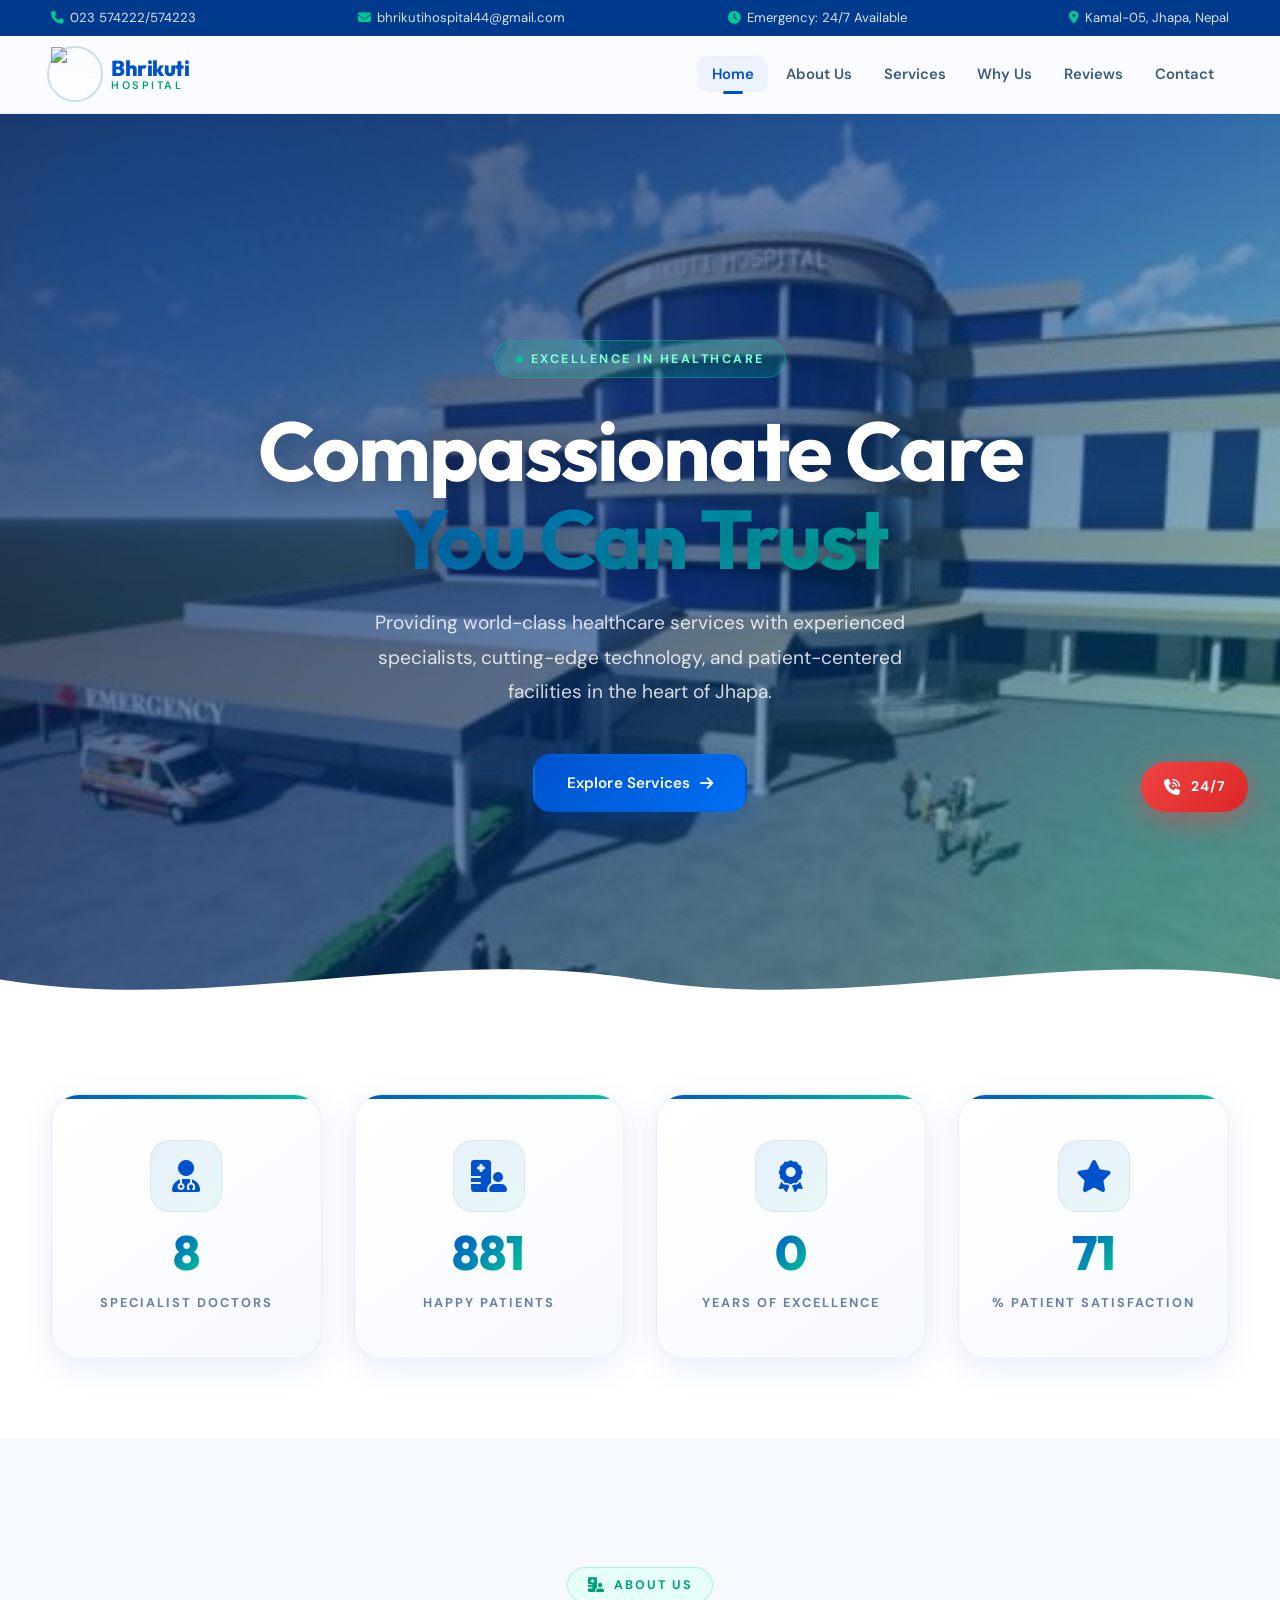
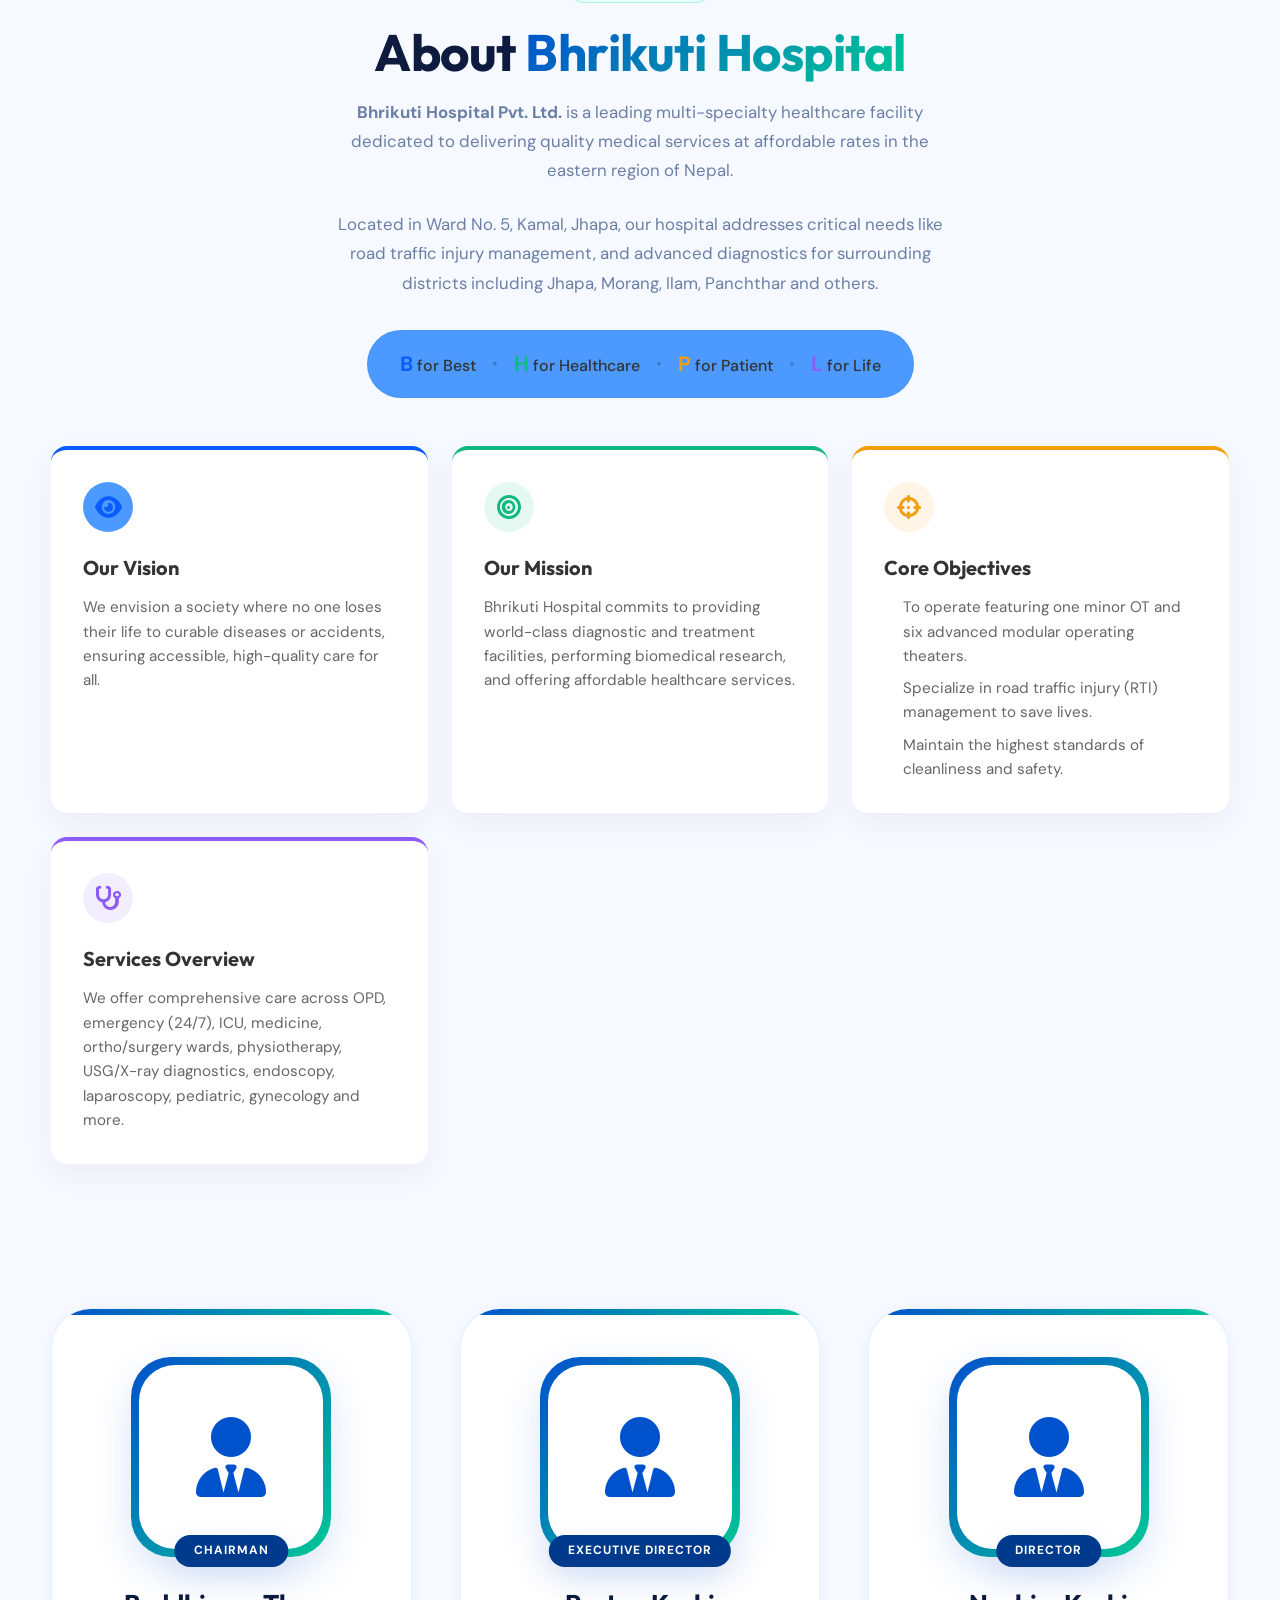
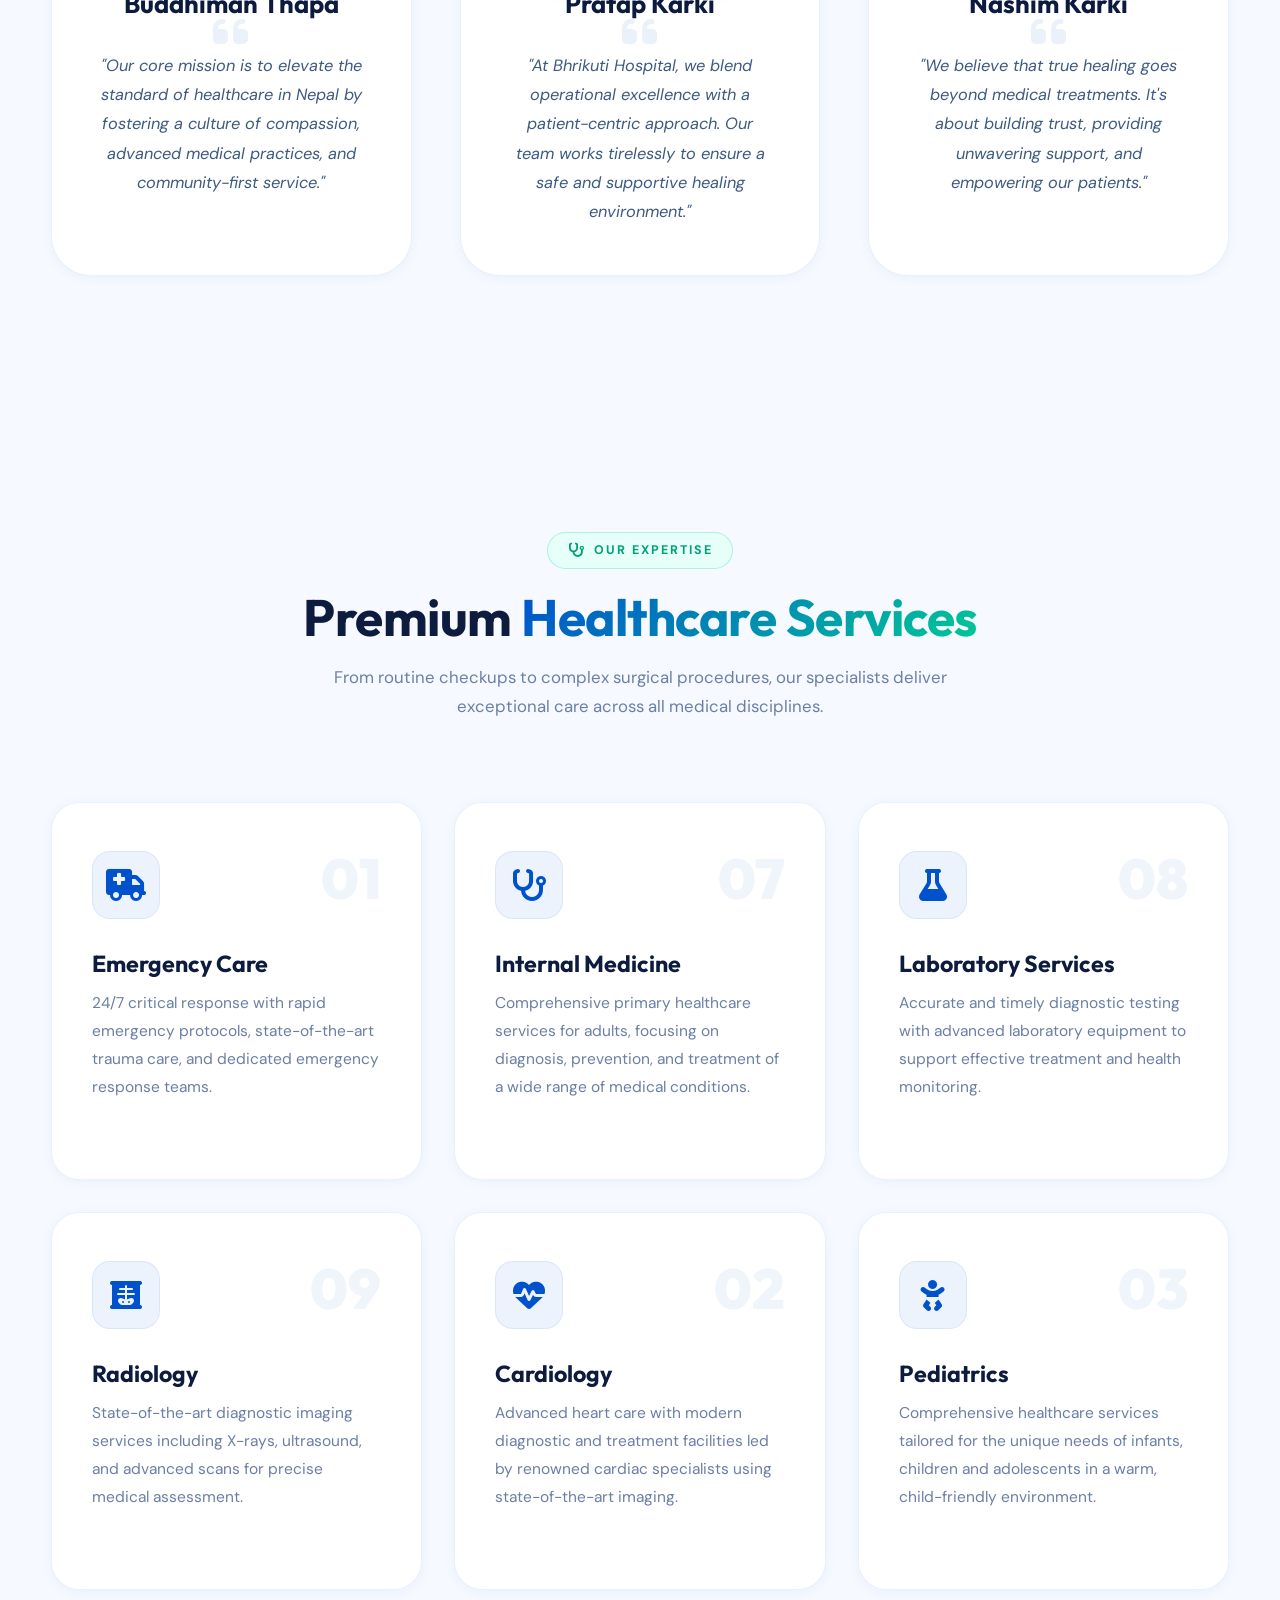
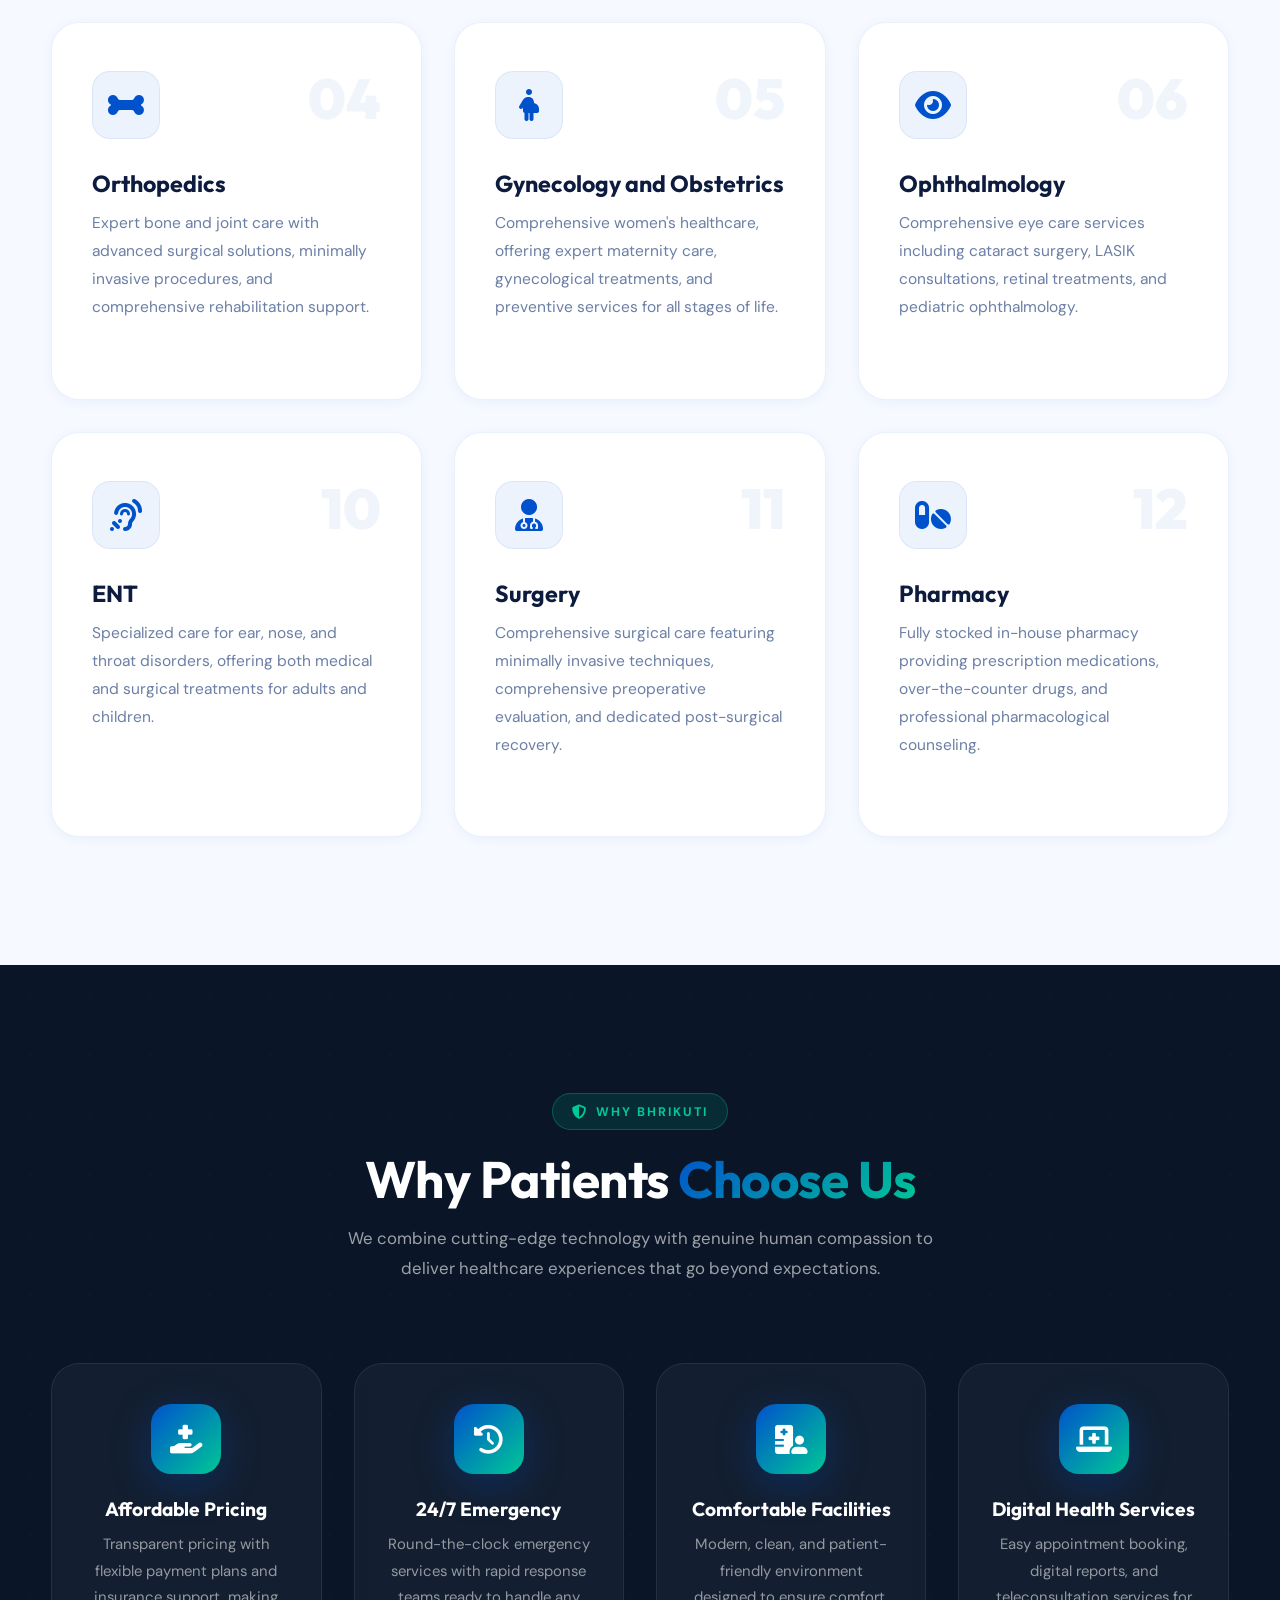
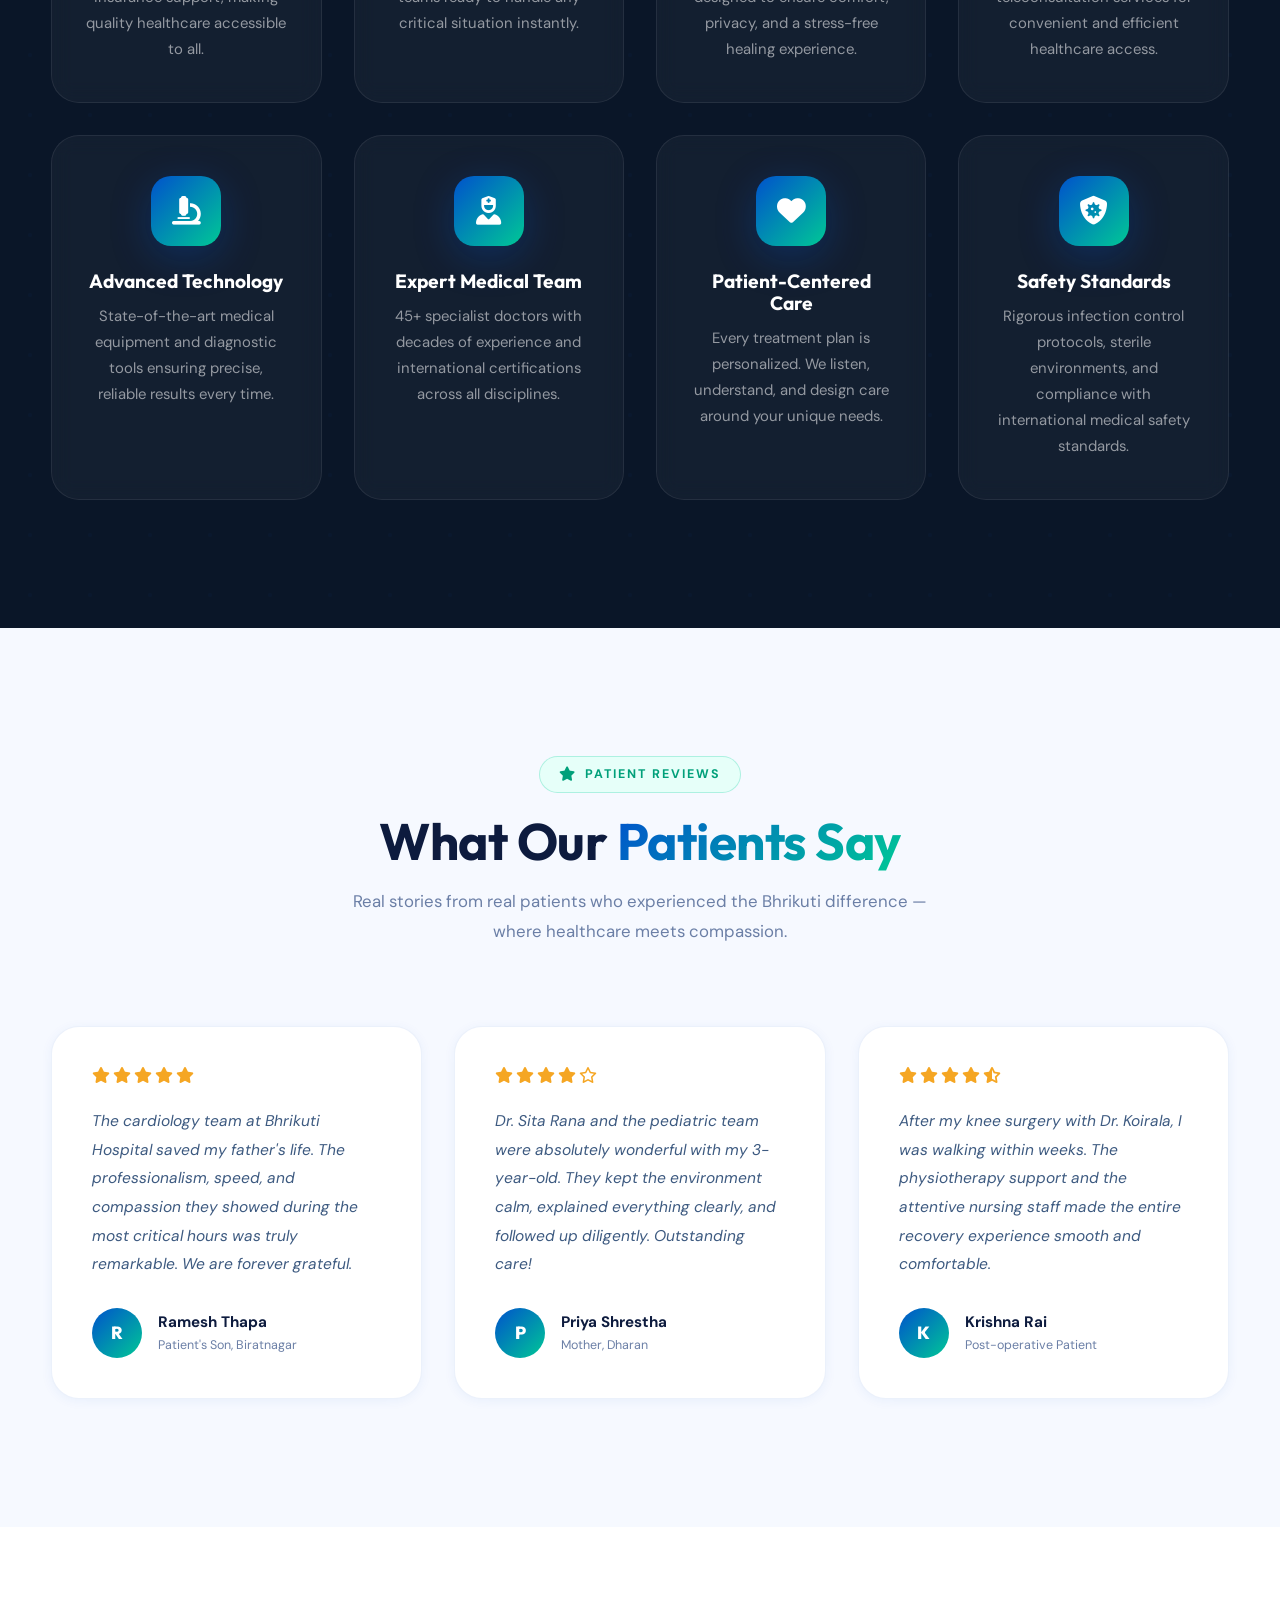
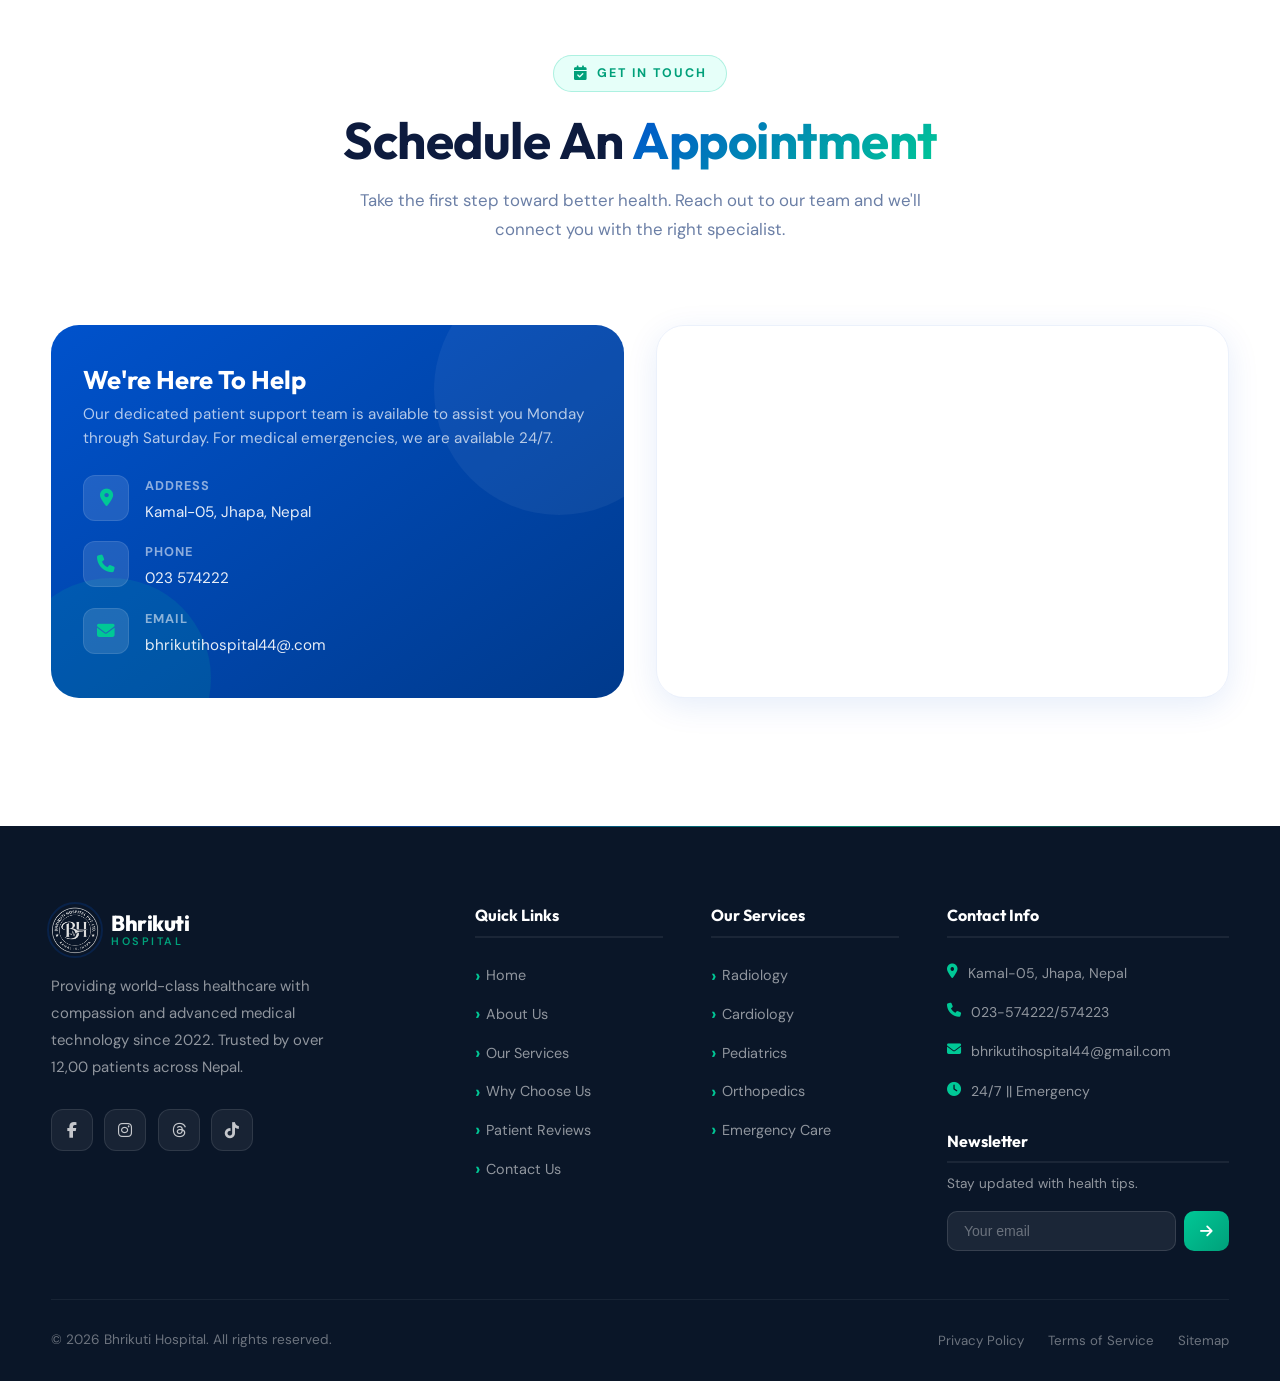
==== index.htm @ 6af8d44e "first commit" ====
<!doctype html>
<html lang="en">

<head>
  <meta charset="UTF-8" />
  <meta name="viewport" content="width=device-width, initial-scale=1.0" />
  <meta name="description"
    content="Bhrikuti Hospital – Providing world-class healthcare services in Biratnagar, Nepal with experienced specialists, cutting-edge technology, and patient-centered care." />
  <meta name="keywords"
    content="Bhrikuti Hospital, healthcare, Biratnagar, Nepal, cardiology, pediatrics, orthopedics, emergency care" />
  <meta property="og:title" content="Bhrikuti Hospital – Excellence in Healthcare" />
  <meta property="og:description"
    content="World-class healthcare with compassionate doctors and advanced medical technology since 2001." />
  <meta property="og:type" content="website" />
  <title>Bhrikuti Hospital – Excellence in Healthcare</title>

  <!-- Google Fonts -->
  <link rel="preconnect" href="https://fonts.googleapis.com" />
  <link rel="preconnect" href="https://fonts.gstatic.com" crossorigin />
  <link
    href="https://fonts.googleapis.com/css2?family=Outfit:wght@300;400;500;600;700;800;900&family=DM+Sans:ital,wght@0,300;0,400;0,500;0,600;0,700;1,400&display=swap"
    rel="stylesheet" />

  <!-- FontAwesome -->
  <link rel="stylesheet" href="https://cdnjs.cloudflare.com/ajax/libs/font-awesome/6.5.0/css/all.min.css" />

  <!-- Styles -->
  <link rel="stylesheet" href="styles.css" />

  <!-- Favicon -->
  <link rel="icon" href="favicon.ico" type="image/x-icon" />
</head>

<body>

  <!-- Scroll Progress -->
  <div id="scroll-progress" role="progressbar" aria-label="Page scroll progress"></div>

  <!-- Skip Link -->
  <a href="#home" class="skip-link">Skip to main content</a>

  <!-- SECTION PLACEHOLDERS -->
  <div id="top-bar-placeholder"></div>
  <div id="header-placeholder"></div>
  <div id="hero-placeholder"></div>
  <div id="stats-placeholder"></div>
  <div id="about-placeholder"></div>
  <div id="services-placeholder"></div>
  <div id="why-placeholder"></div>
  <div id="doctors-placeholder"></div>
  <div id="testimonials-placeholder"></div>
  <div id="contact-placeholder"></div>
  <div id="footer-placeholder"></div>

  <!-- ═══════════════════════════════════════════════════════
         FLOATING ELEMENTS
    ════════════════════════════════════════════════════════ -->
  <!-- Emergency Button -->
  <a href="tel:+97721000000" class="emergency-btn" aria-label="Call Emergency – available 24/7">
    <i class="fa-solid fa-phone-volume" aria-hidden="true"></i>
    24/7
  </a>

  <!-- Back To Top -->
  <button class="back-to-top" id="backToTop" aria-label="Back to top">
    <i class="fa-solid fa-chevron-up" aria-hidden="true"></i>
  </button>

  <!-- Toast Notification -->
  <div class="toast" id="toast" role="alert" aria-live="polite">
    <i class="fa-solid fa-circle-check" aria-hidden="true"></i>
    <span id="toast-msg"></span>
  </div>

  <!-- Scripts -->
  <script src="script.js" defer></script>
  <script src="loader.js" defer></script>
</body>

</html>
---- styles.css ----
/* =========================================================
   BHRIKUTI HOSPITAL – Premium Healthcare Design System
   ========================================================= */

/* ── Design Tokens ───────────────────────────────────────── */
:root {
  /* Brand Colors */
  --primary:        #0052cc;
  --primary-light:  #4c9aff;
  --primary-dark:   #003a8c;
  --primary-glow:   rgba(0, 82, 204, 0.22);

  --accent:         #00c896;
  --accent-light:   #e6fff9;
  --accent-dark:    #00a07a;
  --accent-glow:    rgba(0, 200, 150, 0.22);

  --gold:           #f5a623;
  --gold-light:     #fff3dc;

  /* Backgrounds */
  --bg-page:        #f0f4ff;
  --bg-white:       #ffffff;
  --bg-surface:     #f6f9ff;
  --bg-glass:       rgba(255, 255, 255, 0.72);
  --bg-dark:        #0a1628;
  --bg-dark-2:      #0e1f3d;

  /* Text */
  --text-main:      #0d1b3e;
  --text-sub:       #3d5a80;
  --text-muted:     #6b7fa6;
  --text-dim:       #9aadcb;
  --text-white:     #ffffff;

  /* Borders */
  --border-soft:    rgba(0, 82, 204, 0.08);
  --border-accent:  rgba(0, 200, 150, 0.25);

  /* Shadows */
  --shadow-sm:      0 2px 12px rgba(0, 82, 204, 0.06);
  --shadow-md:      0 8px 32px rgba(0, 82, 204, 0.10);
  --shadow-lg:      0 20px 60px rgba(0, 82, 204, 0.14);
  --shadow-xl:      0 40px 100px rgba(0, 82, 204, 0.18);
  --shadow-glow:    0 10px 40px rgba(0, 82, 204, 0.30);
  --shadow-green:   0 10px 40px rgba(0, 200, 150, 0.28);

  /* Typography */
  --font-body:      'DM Sans', 'Inter', system-ui, sans-serif;
  --font-head:      'Outfit', 'Poppins', sans-serif;

  /* Transitions */
  --ease:           cubic-bezier(0.23, 1, 0.32, 1);
  --t-fast:         0.22s ease;
  --t-med:          0.45s var(--ease);
  --t-slow:         0.8s  var(--ease);

  /* Layout */
  --radius-sm:      10px;
  --radius-md:      18px;
  --radius-lg:      28px;
  --radius-xl:      40px;
  --radius-full:    9999px;
}

/* ── Reset ───────────────────────────────────────────────── */
*, *::before, *::after { margin: 0; padding: 0; box-sizing: border-box; }

html {
  scroll-behavior: smooth;
  font-size: 16px;
}

body {
  background: var(--bg-page);
  color: var(--text-main);
  font-family: var(--font-body);
  line-height: 1.65;
  overflow-x: hidden;
  -webkit-font-smoothing: antialiased;
}

ul  { list-style: none; }
img { max-width: 100%; display: block; }
a   { text-decoration: none; color: inherit; transition: var(--t-fast); }

/* ── Scroll Progress Bar ─────────────────────────────────── */
#scroll-progress {
  position: fixed;
  top: 0; left: 0;
  height: 3px;
  width: 0%;
  background: linear-gradient(90deg, var(--primary), var(--accent));
  z-index: 9999;
  transition: width 0.1s linear;
  border-radius: 0 var(--radius-full) var(--radius-full) 0;
}

/* ── Skip Link ───────────────────────────────────────────── */
.skip-link {
  position: absolute;
  top: -100px; left: 0;
  background: var(--primary);
  color: #fff;
  padding: 1rem 1.5rem;
  z-index: 9999;
  border-radius: 0 0 var(--radius-sm) 0;
  transition: top 0.3s ease;
}
.skip-link:focus { top: 0; }

/* ── Accessibility Focus ─────────────────────────────────── */
:focus-visible {
  outline: 2.5px solid var(--primary);
  outline-offset: 4px;
  border-radius: 4px;
}

/* ── Container ───────────────────────────────────────────── */
.container {
  width: 92%;
  max-width: 1380px;
  margin: 0 auto;
}

/* ── Global Headings ─────────────────────────────────────── */
h1, h2, h3, h4 {
  font-family: var(--font-head);
  font-weight: 700;
  line-height: 1.15;
  color: var(--text-main);
}

/* ── Section Layout Helpers ──────────────────────────────── */
.section-header {
  text-align: center;
  margin-bottom: 5rem;
}

.section-badge {
  display: inline-flex;
  align-items: center;
  gap: 8px;
  background: var(--accent-light);
  color: var(--accent-dark);
  font-size: 0.78rem;
  font-weight: 700;
  letter-spacing: 2px;
  text-transform: uppercase;
  padding: 0.45rem 1.2rem;
  border-radius: var(--radius-full);
  margin-bottom: 1.2rem;
  border: 1px solid var(--border-accent);
}

.section-badge i { font-size: 0.9rem; }

.section-title {
  font-size: clamp(2rem, 4.5vw, 3.2rem);
  color: var(--text-main);
  margin-bottom: 1rem;
  letter-spacing: -0.5px;
}

.section-desc {
  color: var(--text-muted);
  font-size: 1.05rem;
  max-width: 620px;
  margin: 0 auto;
  line-height: 1.75;
}

.text-gradient {
  background: linear-gradient(135deg, var(--primary), var(--accent));
  -webkit-background-clip: text;
  background-clip: text;
  -webkit-text-fill-color: transparent;
}

/* ── Buttons ─────────────────────────────────────────────── */
.btn {
  display: inline-flex;
  align-items: center;
  gap: 10px;
  padding: 0.88rem 2rem;
  border-radius: var(--radius-md);
  font-family: var(--font-body);
  font-weight: 600;
  font-size: 0.95rem;
  cursor: pointer;
  border: 2px solid transparent;
  transition: var(--t-med);
  letter-spacing: 0.01em;
  white-space: nowrap;
}

.btn-primary {
  background: linear-gradient(135deg, var(--primary), #0070f3);
  color: #fff;
  box-shadow: var(--shadow-glow);
}
.btn-primary:hover {
  background: linear-gradient(135deg, var(--primary-dark), var(--primary));
  transform: translateY(-3px);
  box-shadow: 0 18px 50px rgba(0, 82, 204, 0.38);
}
.btn-primary i { transition: transform 0.3s var(--ease); }
.btn-primary:hover i { transform: translateX(4px); }

.btn-outline {
  background: transparent;
  border-color: var(--primary);
  color: var(--primary);
}
.btn-outline:hover {
  background: var(--primary);
  color: #fff;
  transform: translateY(-3px);
  box-shadow: var(--shadow-glow);
}

.btn-accent {
  background: linear-gradient(135deg, var(--accent), #00dfad);
  color: #fff;
  box-shadow: var(--shadow-green);
}
.btn-accent:hover {
  transform: translateY(-3px);
  box-shadow: 0 18px 50px rgba(0, 200, 150, 0.40);
}

.btn-sm {
  padding: 0.6rem 1.3rem;
  font-size: 0.85rem;
  border-radius: var(--radius-sm);
}

/* ── Reveal Animations ───────────────────────────────────── */
.reveal-hidden {
  opacity: 0;
  transform: translateY(36px);
  transition: opacity 0.75s var(--ease), transform 0.75s var(--ease);
}
.reveal-active {
  opacity: 1;
  transform: translateY(0);
}

@keyframes fadeInUp {
  from { opacity: 0; transform: translateY(40px); }
  to   { opacity: 1; transform: translateY(0); }
}
@keyframes fadeInLeft {
  from { opacity: 0; transform: translateX(-40px); }
  to   { opacity: 1; transform: translateX(0); }
}
@keyframes fadeInRight {
  from { opacity: 0; transform: translateX(40px); }
  to   { opacity: 1; transform: translateX(0); }
}
@keyframes float {
  0%, 100% { transform: translateY(0); }
  50%       { transform: translateY(-14px); }
}
@keyframes pulse-ring {
  0%   { transform: scale(1);   opacity: 0.6; }
  100% { transform: scale(1.6); opacity: 0; }
}
@keyframes spin-slow {
  from { transform: rotate(0deg); }
  to   { transform: rotate(360deg); }
}
@keyframes shimmer {
  from { background-position: -200% center; }
  to   { background-position:  200% center; }
}

/* ============================================================
   HEADER
   ============================================================ */
.top-bar {
  background: var(--primary-dark);
  color: rgba(255,255,255,0.85);
  font-size: 0.82rem;
  padding: 0.45rem 0;
  display: flex;
  justify-content: center;
}
.top-bar-inner {
  display: flex;
  justify-content: space-between;
  align-items: center;
  gap: 2rem;
  flex-wrap: wrap;
}
.top-bar-item {
  display: flex;
  align-items: center;
  gap: 6px;
}
.top-bar-item i { color: var(--accent); font-size: 0.8rem; }
.top-bar-item a { color: rgba(255,255,255,0.85); }
.top-bar-item a:hover { color: var(--accent); }

.header {
  background: var(--bg-glass);
  backdrop-filter: blur(20px);
  -webkit-backdrop-filter: blur(20px);
  border-bottom: 1px solid var(--border-soft);
  position: sticky;
  top: 0;
  width: 100%;
  z-index: 1000;
  padding: 0.9rem 0;
  transition: var(--t-med);
  box-shadow: var(--shadow-sm);
}

.header.scrolled {
  background: rgba(255,255,255,0.96);
  padding: 0.6rem 0;
  box-shadow: var(--shadow-md);
}

.nav-container {
  display: flex;
  justify-content: space-between;
  align-items: center;
  gap: 2rem;
}

/* Logo */
.logo {
  display: flex;
  align-items: center;
  gap: 12px;
  flex-shrink: 0;
}

.logo-icon {
  width: 48px; height: 48px;
  /* background: linear-gradient(135deg, var(--primary), var(--primary-light)); */
  color: #fff;
  display: flex; align-items: center; justify-content: center;
  font-size: 1.5rem; font-weight: 800;
  /* border-radius: 100x; */
  /* box-shadow: 0 4px 18px rgba(0, 82, 204, 0.30); */
  position: relative;
  font-family: var(--font-head);
  transition: var(--t-med);
}

.logo-icon::before {
  content: '';
  position: absolute;
  inset: -4px;
  
  /* Make it a perfect circle */
  border-radius: 50%;
  
  /* Keep proportions consistent */
  aspect-ratio: 1 / 1;

  border: 2px solid rgba(0, 82, 204, 0.2);
  animation: pulse-ring 2.5s ease infinite;
}
/* .logo-icon::before {
  content: '';
  position: absolute; inset: -4px;
  border-radius: 18px;
  border: 2px solid rgba(0, 82, 204, 0.2);
  animation: pulse-ring 2.5s ease infinite;
} */
.logo:hover .logo-icon { transform: rotate(-5deg) scale(1.08); }

.logo-text { display: flex; flex-direction: column; line-height: 1.1; }
.logo-main {
  font-family: var(--font-head);
  font-size: 1.35rem; font-weight: 800;
  color: var(--primary);
  letter-spacing: -0.5px;
}
.logo-sub {
  font-size: 0.68rem; text-transform: uppercase;
  letter-spacing: 2.5px; font-weight: 600;
  color: var(--accent-dark);
}

/* Nav */
.nav {
  display: flex;
  align-items: center;
  gap: 2.5rem;
}
.nav-links { display: flex; gap: 0.2rem; }
.nav-link {
  font-size: 0.93rem; font-weight: 600;
  color: var(--text-sub);
  padding: 0.5rem 0.9rem;
  border-radius: var(--radius-sm);
  position: relative;
  transition: var(--t-fast);
}
.nav-link:hover, .nav-link.active {
  color: var(--primary);
  background: rgba(0, 82, 204, 0.06);
}
.nav-link.active::after {
  content: '';
  position: absolute; bottom: -2px; left: 50%; transform: translateX(-50%);
  width: 20px; height: 3px;
  background: var(--primary);
  border-radius: var(--radius-full);
}

/* Hamburger */
.hamburger {
  display: none;
  flex-direction: column;
  gap: 5px;
  background: none; border: none; cursor: pointer;
  padding: 6px;
  border-radius: var(--radius-sm);
}
.hamburger:hover { background: rgba(0,82,204,0.06); }
.bar {
  width: 26px; height: 2.5px;
  background: var(--primary);
  border-radius: var(--radius-full);
  transition: var(--t-med);
}
.hamburger.active .bar:nth-child(1) { transform: translateY(7.5px) rotate(45deg); }
.hamburger.active .bar:nth-child(2) { opacity: 0; transform: scaleX(0); }
.hamburger.active .bar:nth-child(3) { transform: translateY(-7.5px) rotate(-45deg); }

/* ============================================================
   HERO
   ============================================================ */
.hero {
  position: relative;
  min-height: 100vh;
  display: flex; flex-direction: column;
  align-items: center; justify-content: center;
  background: url("assets/images/hero.jpg") center/cover no-repeat;
  overflow: hidden;
  padding: 120px 0 6rem;
}

.hero-overlay {
  position: absolute; inset: 0;
  background: linear-gradient(
    135deg,
    rgba(0, 18, 60, 0.72) 0%,
    rgba(0, 52, 130, 0.55) 50%,
    rgba(0, 180, 130, 0.25) 100%
  );
  z-index: 1;
}

/* Decorative blobs */
.hero-blob {
  position: absolute; border-radius: 50%; filter: blur(80px); z-index: 1; pointer-events: none;
}
.hero-blob-1 {
  width: 500px; height: 500px;
  background: radial-gradient(circle, rgba(0,82,204,0.3), transparent);
  top: -100px; left: -100px;
  animation: float 8s ease-in-out infinite;
}
.hero-blob-2 {
  width: 400px; height: 400px;
  background: radial-gradient(circle, rgba(0,200,150,0.25), transparent);
  bottom: -80px; right: -80px;
  animation: float 10s ease-in-out infinite reverse;
}

.hero-content {
  position: relative; z-index: 2;
  max-width: 860px; text-align: center;
  animation: fadeInUp 1.1s var(--ease) both;
}

.hero-badge {
  display: inline-flex; align-items: center; gap: 8px;
  background: rgba(0,200,150,0.18);
  border: 1px solid rgba(0,200,150,0.4);
  color: #7fffd4;
  font-size: 0.78rem; font-weight: 700;
  letter-spacing: 2.5px; text-transform: uppercase;
  padding: 0.5rem 1.3rem;
  border-radius: var(--radius-full);
  margin-bottom: 1.8rem;
  backdrop-filter: blur(10px);
}
.hero-badge-dot {
  width: 7px; height: 7px;
  background: var(--accent);
  border-radius: 50%;
  animation: pulse-ring 1.8s ease infinite;
  box-shadow: 0 0 0 0 var(--accent);
}

.hero h1 {
  font-size: clamp(2.6rem, 7vw, 5.2rem);
  color: #fff;
  letter-spacing: -2px;
  line-height: 1.05;
  margin-bottom: 1.5rem;
  text-shadow: 0 4px 30px rgba(0,0,0,0.3);
}
.hero h1 .line2 { display: block; }

.hero-desc {
  font-size: clamp(1rem, 2vw, 1.2rem);
  color: rgba(255,255,255,0.82);
  max-width: 580px;
  margin: 0 auto 2.8rem;
  line-height: 1.8;
}

.hero-btns {
  display: flex; gap: 1.2rem;
  justify-content: center; flex-wrap: wrap;
}

/* Hero Scroll Indicator */
.hero-scroll {
  position: absolute; bottom: 2.5rem; left: 50%; transform: translateX(-50%);
  z-index: 2; display: flex; flex-direction: column; align-items: center; gap: 8px;
  color: rgba(255,255,255,0.6); font-size: 0.75rem; letter-spacing: 2px;
  text-transform: uppercase;
  animation: fadeInUp 2s var(--ease) 1s both;
}
.scroll-mouse {
  width: 24px; height: 38px;
  border: 2px solid rgba(255,255,255,0.4);
  border-radius: var(--radius-full);
  display: flex; justify-content: center; padding-top: 6px;
}
.scroll-wheel {
  width: 4px; height: 8px;
  background: rgba(255,255,255,0.6);
  border-radius: var(--radius-full);
  animation: float 1.6s ease-in-out infinite;
}

/* Hero Wave Divider */
.hero-wave {
  position: absolute; bottom: -1px; left: 0; width: 100%; z-index: 3;
  line-height: 0;
}
.hero-wave svg { display: block; width: 100%; }

/* ============================================================
   STATS SECTION
   ============================================================ */
.stats {
  padding: 5rem 0;
  background: var(--bg-white);
  position: relative;
}

.stats-grid {
  display: grid;
  grid-template-columns: repeat(auto-fit, minmax(220px, 1fr));
  gap: 2rem;
}

.stat-card {
  background: linear-gradient(145deg, #fff, var(--bg-surface));
  border: 1px solid var(--border-soft);
  border-radius: var(--radius-lg);
  padding: 2.8rem 2rem;
  text-align: center;
  display: flex; flex-direction: column; align-items: center; gap: 1rem;
  box-shadow: var(--shadow-md);
  transition: var(--t-med);
  position: relative;
  overflow: hidden;
}
.stat-card::before {
  content: '';
  position: absolute; top: 0; left: 0; right: 0;
  height: 4px;
  background: linear-gradient(90deg, var(--primary), var(--accent));
  border-radius: var(--radius-full) var(--radius-full) 0 0;
}
.stat-card:hover {
  transform: translateY(-10px);
  box-shadow: var(--shadow-xl);
  border-color: var(--primary-light);
}

.stat-icon {
  width: 72px; height: 72px;
  background: linear-gradient(135deg, rgba(0,82,204,0.08), rgba(0,200,150,0.08));
  border-radius: 20px;
  display: flex; align-items: center; justify-content: center;
  font-size: 2rem;
  color: var(--primary);
  transition: var(--t-med);
  border: 1px solid var(--border-soft);
}
.stat-card:hover .stat-icon {
  background: linear-gradient(135deg, var(--primary), var(--accent));
  color: #fff;
  transform: scale(1.12) rotate(6deg);
  box-shadow: var(--shadow-glow);
  border-color: transparent;
}

.stat-number {
  font-family: var(--font-head);
  font-size: 3rem; font-weight: 800;
  background: linear-gradient(135deg, var(--primary), var(--accent));
  -webkit-background-clip: text; background-clip: text;
  -webkit-text-fill-color: transparent;
  line-height: 1;
}

.stat-label {
  font-size: 0.8rem; font-weight: 700;
  text-transform: uppercase; letter-spacing: 2px;
  color: var(--text-muted);
}

/* ============================================================
   SERVICES SECTION
   ============================================================ */
.services {
  padding: 8rem 0;
  background: var(--bg-surface);
  position: relative;
}

.services-grid {
  display: grid;
  grid-template-columns: repeat(auto-fit, minmax(280px, 1fr));
  gap: 2rem;
}

.service-card {
  background: var(--bg-white);
  border: 1px solid var(--border-soft);
  border-radius: var(--radius-lg);
  padding: 3rem 2.5rem;
  transition: var(--t-med);
  position: relative;
  overflow: hidden;
  cursor: default;
  box-shadow: var(--shadow-sm);
}
.service-card::after {
  content: '';
  position: absolute; inset: 0;
  background: linear-gradient(135deg, rgba(0,82,204,0.035), rgba(0,200,150,0.035));
  opacity: 0;
  transition: var(--t-med);
  border-radius: inherit;
}
.service-card:hover {
  transform: translateY(-14px);
  border-color: rgba(0,82,204,0.2);
  box-shadow: var(--shadow-xl);
}
.service-card:hover::after { opacity: 1; }

.service-card-top {
  display: flex; align-items: flex-start;
  justify-content: space-between;
  margin-bottom: 2rem;
}

.card-icon {
  width: 68px; height: 68px;
  background: rgba(0, 82, 204, 0.07);
  border-radius: 18px;
  display: flex; align-items: center; justify-content: center;
  font-size: 2rem;
  color: var(--primary);
  transition: var(--t-med);
  border: 1px solid var(--border-soft);
  flex-shrink: 0;
}
.service-card:hover .card-icon {
  background: linear-gradient(135deg, var(--primary), var(--primary-light));
  color: #fff;
  transform: scale(1.1) rotate(5deg);
  box-shadow: var(--shadow-glow);
  border-color: transparent;
}

.card-number {
  font-family: var(--font-head);
  font-size: 3.5rem; font-weight: 900;
  color: rgba(0, 82, 204, 0.06);
  line-height: 1;
}

.service-card h3 {
  font-size: 1.45rem; margin-bottom: 0.8rem;
  color: var(--text-main);
}

.service-card p {
  color: var(--text-muted);
  font-size: 0.97rem;
  line-height: 1.8;
  margin-bottom: 1.8rem;
}

.card-link {
  display: inline-flex; align-items: center; gap: 6px;
  color: var(--primary); font-weight: 700; font-size: 0.9rem;
  padding: 0.5rem 0;
  border-bottom: 2px solid transparent;
  transition: var(--t-fast);
}
.card-link i { font-size: 0.8rem; transition: transform 0.3s var(--ease); }
.service-card:hover .card-link {
  border-color: var(--primary);
  color: var(--primary);
}
.service-card:hover .card-link i { transform: translateX(5px); }

/* ============================================================
   WHY CHOOSE US SECTION
   ============================================================ */
.why-us {
  padding: 8rem 0;
  background: var(--bg-dark);
  position: relative;
  overflow: hidden;
}
.why-us::before {
  content: '';
  position: absolute; inset: 0;
  background: url("data:image/svg+xml,%3Csvg width='60' height='60' viewBox='0 0 60 60' xmlns='http://www.w3.org/2000/svg'%3E%3Cg fill='none' fill-rule='evenodd'%3E%3Cg fill='%230052cc' fill-opacity='0.04'%3E%3Ccircle cx='30' cy='30' r='2'/%3E%3C/g%3E%3C/g%3E%3C/svg%3E");
}

.why-us .section-badge { background: rgba(0,200,150,0.12); border-color: rgba(0,200,150,0.3); color: var(--accent); }
.why-us .section-title { color: #fff; }
.why-us .section-desc { color: rgba(255,255,255,0.6); }

.why-grid {
  display: grid;
  grid-template-columns: repeat(auto-fit, minmax(260px, 1fr));
  gap: 2rem;
  position: relative; z-index: 1;
}

.why-card {
  background: rgba(255,255,255,0.04);
  border: 1px solid rgba(255,255,255,0.08);
  border-radius: var(--radius-lg);
  padding: 2.5rem 2rem;
  text-align: center;
  transition: var(--t-med);
  backdrop-filter: blur(10px);
}
.why-card:hover {
  background: rgba(255,255,255,0.08);
  border-color: rgba(0,200,150,0.3);
  transform: translateY(-10px);
  box-shadow: 0 30px 60px rgba(0,0,0,0.3);
}

.why-icon {
  width: 70px; height: 70px;
  background: linear-gradient(135deg, var(--primary), var(--accent));
  border-radius: 20px;
  display: flex; align-items: center; justify-content: center;
  font-size: 1.8rem; color: #fff;
  margin: 0 auto 1.5rem;
  box-shadow: var(--shadow-glow);
  transition: var(--t-med);
}
.why-card:hover .why-icon {
  transform: scale(1.12) rotate(-6deg);
  box-shadow: 0 20px 45px rgba(0,82,204,0.4);
}

.why-card h3 { color: #fff; font-size: 1.2rem; margin-bottom: 0.7rem; }
.why-card p  { color: rgba(255,255,255,0.55); font-size: 0.93rem; line-height: 1.75; }

/* ============================================================
   DOCTORS SECTION
   ============================================================ */
.doctors {
  padding: 8rem 0;
  background: var(--bg-white);
}

.doctor-grid {
  display: grid;
  grid-template-columns: repeat(auto-fit, minmax(290px, 1fr));
  gap: 2rem;
}

.doctor-card {
  background: var(--bg-white);
  border-radius: var(--radius-lg);
  overflow: hidden;
  border: 1px solid var(--border-soft);
  box-shadow: var(--shadow-md);
  transition: var(--t-med);
  position: relative;
}
.doctor-card:hover {
  transform: translateY(-12px);
  box-shadow: var(--shadow-xl);
  border-color: rgba(0,82,204,0.15);
}

.doctor-img-container {
  height: 320px; overflow: hidden; position: relative;
}
.doctor-img-container img {
  width: 100%; height: 100%; object-fit: cover;
  transition: transform 0.9s var(--ease);
}
.doctor-card:hover .doctor-img-container img { transform: scale(1.08); }

.doctor-img-overlay {
  position: absolute; inset: 0;
  background: linear-gradient(to top, rgba(0,18,60,0.65) 0%, transparent 55%);
  opacity: 0; transition: var(--t-med);
  display: flex; align-items: flex-end; padding: 1.5rem;
  gap: 0.8rem;
}
.doctor-card:hover .doctor-img-overlay { opacity: 1; }

.doctor-social-btn {
  width: 38px; height: 38px;
  background: rgba(255,255,255,0.2);
  border: 1px solid rgba(255,255,255,0.3);
  border-radius: 10px;
  display: flex; align-items: center; justify-content: center;
  color: #fff; font-size: 0.9rem;
  backdrop-filter: blur(8px);
  transition: var(--t-fast);
}
.doctor-social-btn:hover {
  background: var(--accent);
  border-color: var(--accent);
  transform: translateY(-3px);
}

.doctor-specialty-badge {
  position: absolute; top: 1rem; right: 1rem;
  background: var(--primary);
  color: #fff;
  font-size: 0.72rem; font-weight: 700;
  letter-spacing: 1px; text-transform: uppercase;
  padding: 0.35rem 0.9rem;
  border-radius: var(--radius-full);
  backdrop-filter: blur(10px);
  box-shadow: var(--shadow-glow);
}

.doctor-info {
  padding: 2rem 2.2rem 2.2rem;
}
.doctor-info h3 {
  font-size: 1.3rem;
  color: var(--text-main);
  margin-bottom: 0.3rem;
}
.doctor-info .specialty {
  color: var(--accent-dark); font-weight: 600;
  font-size: 0.85rem; text-transform: uppercase;
  letter-spacing: 1px; margin-bottom: 1.2rem;
}

.doctor-meta {
  display: flex; gap: 1rem;
  font-size: 0.82rem; color: var(--text-muted);
  margin-bottom: 1.4rem;
  flex-wrap: wrap;
}
.doctor-meta span {
  display: flex; align-items: center; gap: 5px;
}
.doctor-meta i { color: var(--primary); }

/* ============================================================
   TESTIMONIALS SECTION
   ============================================================ */
.testimonials {
  padding: 8rem 0;
  background: var(--bg-surface);
  position: relative;
}

.testimonial-grid {
  display: grid;
  grid-template-columns: repeat(auto-fit, minmax(300px, 1fr));
  gap: 2rem;
}

.testimonial-card {
  background: var(--bg-white);
  border: 1px solid var(--border-soft);
  border-radius: var(--radius-lg);
  padding: 2.5rem;
  box-shadow: var(--shadow-sm);
  transition: var(--t-med);
  position: relative;
}
.testimonial-card:hover {
  transform: translateY(-8px);
  box-shadow: var(--shadow-lg);
  border-color: rgba(0,82,204,0.12);
}

.quote-icon {
  font-size: 3.5rem;
  color: rgba(0,82,204,0.08);
  line-height: 1;
  margin-bottom: 1rem;
  font-family: Georgia, serif;
  font-weight: 900;
}

.testimonial-text {
  color: var(--text-sub);
  font-size: 0.97rem;
  line-height: 1.85;
  margin-bottom: 1.8rem;
  font-style: italic;
}

.stars {
  display: flex; gap: 3px; margin-bottom: 1.5rem;
}
.stars i { color: var(--gold); font-size: 1rem; }

.testimonial-author {
  display: flex; align-items: center; gap: 1rem;
}
.author-avatar {
  width: 50px; height: 50px;
  border-radius: 50%;
  background: linear-gradient(135deg, var(--primary), var(--accent));
  display: flex; align-items: center; justify-content: center;
  color: #fff; font-weight: 800; font-size: 1.1rem;
  font-family: var(--font-head);
  flex-shrink: 0;
}
.author-name { font-weight: 700; font-size: 0.95rem; color: var(--text-main); }
.author-role { font-size: 0.78rem; color: var(--text-muted); }

/* ============================================================
   CONTACT SECTION
   ============================================================ */
.contact {
  padding: 8rem 0;
  background: var(--bg-white);
}

.contact-grid {
  display: grid;
  grid-template-columns: 1fr 1fr;
  gap: 2rem;
  align-items: stretch;
}

.contact-info-panel {
  background: linear-gradient(145deg, var(--primary), var(--primary-dark));
  border-radius: var(--radius-lg);
  padding: 2.5rem 2rem;
  color: #fff;
  position: relative;
  overflow: hidden;
}
.contact-info-panel::before {
  content: '';
  position: absolute; top: -60px; right: -60px;
  width: 250px; height: 250px;
  background: rgba(255,255,255,0.05);
  border-radius: 50%;
}
.contact-info-panel::after {
  content: '';
  position: absolute; bottom: -80px; left: -40px;
  width: 200px; height: 200px;
  background: rgba(0,200,150,0.12);
  border-radius: 50%;
}

.contact-info-panel h3 {
  color: #fff; font-size: 1.6rem; margin-bottom: 0.5rem;
  position: relative; z-index: 1;
}
.contact-info-panel > p {
  color: rgba(255,255,255,0.7);
  line-height: 1.6;
  margin-bottom: 1.5rem;
  font-size: 0.95rem;
  position: relative; z-index: 1;
}

.contact-details {
  display: flex; flex-direction: column; gap: 1rem;
  position: relative; z-index: 1;
}
.contact-detail {
  display: flex; align-items: flex-start; gap: 1rem;
}
.contact-detail-icon {
  width: 46px; height: 46px;
  background: rgba(255,255,255,0.12);
  border-radius: 12px;
  display: flex; align-items: center; justify-content: center;
  font-size: 1.1rem; color: var(--accent);
  flex-shrink: 0;
  border: 1px solid rgba(255,255,255,0.1);
}
.contact-detail-text { flex: 1; }
.contact-detail-text strong { display: block; font-size: 0.8rem; color: rgba(255,255,255,0.55); text-transform: uppercase; letter-spacing: 1px; margin-bottom: 3px; }
.contact-detail-text span { color: rgba(255,255,255,0.9); font-size: 0.95rem; }

.hours-grid {
  display: flex; flex-direction: column; gap: 0.5rem;
  margin-top: 1rem; position: relative; z-index: 1;
}
.hours-row {
  display: flex; justify-content: space-between;
  color: rgba(255,255,255,0.7); font-size: 0.88rem;
  padding: 0.5rem 0;
  border-bottom: 1px solid rgba(255,255,255,0.08);
}
.hours-row:last-child { border-bottom: none; }
.hours-row.open .hrs { color: var(--accent); font-weight: 600; }

/* Form */
.contact-form-container {
  background: var(--bg-white);
  border: 1px solid var(--border-soft);
  border-radius: var(--radius-lg);
  padding: 3.5rem;
  box-shadow: var(--shadow-md);
}
.contact-form-container h3 {
  font-size: 1.7rem; margin-bottom: 0.5rem;
}
.contact-form-container > p {
  color: var(--text-muted); margin-bottom: 2.5rem; font-size: 0.95rem;
}

.form-row {
  display: grid;
  grid-template-columns: 1fr 1fr;
  gap: 1.2rem;
}

.form-group {
  margin-bottom: 1.5rem;
}

.form-group label {
  display: block;
  font-weight: 600;
  font-size: 0.88rem;
  color: var(--text-main);
  margin-bottom: 0.55rem;
  letter-spacing: 0.01em;
}

.form-group input,
.form-group select,
.form-group textarea {
  width: 100%;
  padding: 0.9rem 1.2rem;
  border-radius: var(--radius-md);
  background: var(--bg-surface);
  border: 1.5px solid var(--border-soft);
  color: var(--text-main);
  font-size: 0.97rem;
  font-family: var(--font-body);
  transition: var(--t-fast);
}
.form-group input::placeholder,
.form-group textarea::placeholder {
  color: var(--text-dim);
}
.form-group input:focus,
.form-group select:focus,
.form-group textarea:focus {
  background: #fff;
  border-color: var(--primary);
  box-shadow: 0 0 0 4px rgba(0,82,204,0.08);
  outline: none;
}
.form-group select { cursor: pointer; }
.form-group textarea { resize: vertical; min-height: 110px; }

/* Toast Notification */
.toast {
  position: fixed; bottom: 2rem; right: 2rem;
  background: var(--text-main);
  color: #fff;
  padding: 1rem 1.8rem;
  border-radius: var(--radius-md);
  font-size: 0.95rem; font-weight: 600;
  display: flex; align-items: center; gap: 10px;
  box-shadow: var(--shadow-lg);
  z-index: 5000;
  transform: translateY(120px);
  opacity: 0;
  transition: all 0.45s var(--ease);
}
.toast.show { transform: translateY(0); opacity: 1; }
.toast.success { background: linear-gradient(135deg, #00c896, #00a07a); }
.toast.error   { background: linear-gradient(135deg, #ef4444, #dc2626); }
.toast i { font-size: 1.1rem; }

/* Map */
.map-container {
  border-radius: var(--radius-lg);
  overflow: hidden;
  border: 1px solid var(--border-soft);
  box-shadow: var(--shadow-md);
  height: 100%;
  min-height: 350px;
}
.map-container iframe { width: 100%; height: 100%; border: 0; }

/* ============================================================
   EMERGENCY FLOATING BUTTON
   ============================================================ */
.emergency-btn {
  position: fixed;
  bottom: 5.5rem; right: 2rem;
  background: linear-gradient(135deg, #ef4444, #dc2626);
  color: #fff;
  display: flex; align-items: center; gap: 10px;
  padding: 0.85rem 1.4rem;
  border-radius: var(--radius-full);
  font-weight: 700; font-size: 0.88rem;
  text-transform: uppercase; letter-spacing: 1px;
  box-shadow: 0 8px 30px rgba(239,68,68,0.5);
  z-index: 999;
  transition: var(--t-med);
  animation: float 3s ease-in-out infinite;
  cursor: pointer; border: none;
}
.emergency-btn:hover {
  transform: translateY(-5px) scale(1.06);
  box-shadow: 0 16px 45px rgba(239,68,68,0.6);
}
.emergency-btn i { font-size: 1rem; }

/* Back To Top */
.back-to-top {
  position: fixed;
  bottom: 2rem; right: 2rem;
  width: 48px; height: 48px;
  background: linear-gradient(135deg, var(--primary), var(--primary-light));
  color: #fff;
  border: none; cursor: pointer;
  border-radius: var(--radius-md);
  display: flex; align-items: center; justify-content: center;
  font-size: 1.1rem;
  box-shadow: var(--shadow-glow);
  z-index: 999;
  opacity: 0; visibility: hidden;
  transform: translateY(15px);
  transition: var(--t-med);
}
.back-to-top.visible {
  opacity: 1; visibility: visible; transform: translateY(0);
}
.back-to-top:hover {
  transform: translateY(-4px);
  box-shadow: 0 18px 45px rgba(0,82,204,0.4);
}

/* ============================================================
   FOOTER
   ============================================================ */
.footer {
  background: var(--bg-dark);
  color: rgba(255,255,255,0.75);
  position: relative;
  overflow: hidden;
}
.footer::before {
  content: '';
  position: absolute; top: 0; left: 0; right: 0;
  height: 1px;
  background: linear-gradient(90deg, transparent, rgba(0,82,204,0.6), rgba(0,200,150,0.6), transparent);
}

.footer-main {
  padding: 5rem 0 3rem;
}

.footer-grid {
  display: grid;
  grid-template-columns: 2fr 1fr 1fr 1.5fr;
  gap: 3rem;
}

.footer-brand .logo { margin-bottom: 1.2rem; }
.footer-brand .logo-main { color: #fff !important; }
.footer-brand > p {
  color: rgba(255,255,255,0.55);
  font-size: 0.93rem;
  line-height: 1.8;
  margin-bottom: 1.8rem;
  max-width: 280px;
}

.social-links {
  display: flex; gap: 0.7rem;
}
.social-links a {
  width: 42px; height: 42px;
  background: rgba(255,255,255,0.06);
  border: 1px solid rgba(255,255,255,0.1);
  color: rgba(255,255,255,0.75);
  display: flex; align-items: center; justify-content: center;
  border-radius: 12px; font-size: 1rem;
  transition: var(--t-med);
}
.social-links a:hover {
  background: linear-gradient(135deg, var(--primary), var(--accent));
  border-color: transparent;
  color: #fff;
  transform: translateY(-5px) rotate(8deg);
  box-shadow: var(--shadow-glow);
}

.footer-col h4 {
  color: #fff; font-size: 1rem; font-weight: 700;
  margin-bottom: 1.5rem;
  padding-bottom: 0.7rem;
  border-bottom: 2px solid rgba(255,255,255,0.07);
}

.footer-col ul { display: flex; flex-direction: column; gap: 0.6rem; }
.footer-col ul li a {
  color: rgba(255,255,255,0.55);
  font-size: 0.9rem;
  display: flex; align-items: center; gap: 6px;
  transition: var(--t-fast);
}
.footer-col ul li a::before {
  content: '›';
  color: var(--accent);
  font-size: 1.1rem;
  font-weight: 700;
}
.footer-col ul li a:hover {
  color: rgba(255,255,255,0.95);
  padding-left: 4px;
}

.footer-contact-list { display: flex; flex-direction: column; gap: 1rem; }
.footer-contact-item {
  display: flex; align-items: flex-start; gap: 10px;
  font-size: 0.88rem; color: rgba(255,255,255,0.55);
}
.footer-contact-item i {
  color: var(--accent); margin-top: 2px; flex-shrink: 0;
}

.footer-newsletter h4 { color: #fff; font-size: 1rem; font-weight: 700; margin-bottom: 0.6rem; }
.footer-newsletter p { color: rgba(255,255,255,0.55); font-size: 0.85rem; margin-bottom: 1rem; }
.newsletter-form {
  display: flex; gap: 0.5rem;
}
.newsletter-form input {
  flex: 1;
  padding: 0.7rem 1rem;
  border-radius: var(--radius-sm);
  background: rgba(255,255,255,0.07);
  border: 1px solid rgba(255,255,255,0.12);
  color: #fff; font-size: 0.88rem;
  outline: none;
  transition: var(--t-fast);
}
.newsletter-form input::placeholder { color: rgba(255,255,255,0.35); }
.newsletter-form input:focus { border-color: var(--accent); background: rgba(255,255,255,0.1); }
.newsletter-form button {
  padding: 0.7rem 1rem;
  background: linear-gradient(135deg, var(--accent), var(--accent-dark));
  color: #fff; border: none; cursor: pointer;
  border-radius: var(--radius-sm);
  font-size: 0.9rem;
  transition: var(--t-fast);
}
.newsletter-form button:hover { transform: translateY(-2px); box-shadow: var(--shadow-green); }

.footer-bottom {
  border-top: 1px solid rgba(255,255,255,0.06);
  padding: 1.8rem 0;
  display: flex; justify-content: space-between;
  align-items: center; gap: 1rem; flex-wrap: wrap;
}
.footer-bottom p { font-size: 0.85rem; color: rgba(255,255,255,0.4); }
.footer-legal { display: flex; gap: 1.5rem; }
.footer-legal a { font-size: 0.83rem; color: rgba(255,255,255,0.4); transition: var(--t-fast); }
.footer-legal a:hover { color: rgba(255,255,255,0.8); }

/* ============================================================
   ABOUT SECTION
   ============================================================ */
.about {
  padding: 8rem 0;
  background: var(--bg-surface);
  position: relative;
}

.about-grid {
  display: grid;
  grid-template-columns: repeat(auto-fit, minmax(320px, 1fr));
  gap: 3rem;
  max-width: 1200px;
  margin: 0 auto;
}

.about-card {
  background: var(--bg-white);
  border: 1px solid var(--border-soft);
  border-radius: var(--radius-xl);
  padding: 3rem;
  text-align: center;
  box-shadow: var(--shadow-sm);
  transition: var(--t-med);
  position: relative;
  overflow: hidden;
  display: flex;
  flex-direction: column;
  align-items: center;
}

.about-card::before {
  content: '';
  position: absolute;
  top: 0; left: 0; width: 100%; height: 6px;
  background: linear-gradient(90deg, var(--primary), var(--accent));
}

.about-card:hover {
  transform: translateY(-12px);
  box-shadow: var(--shadow-xl);
  border-color: rgba(0,82,204,0.15);
}

.about-image-wrapper {
  position: relative;
  margin-bottom: 2rem;
}

.about-image-inner {
  width: 200px; height: 200px;
  border-radius: var(--radius-xl);
  padding: 8px;
  background: linear-gradient(135deg, var(--primary), var(--accent));
  position: relative;
  margin: 0 auto;
  box-shadow: 0 15px 40px rgba(0, 82, 204, 0.15);
}

.about-icon {
  width: 100%; height: 100%;
  background: var(--bg-white);
  border-radius: calc(var(--radius-xl) - 4px);
  display: flex;
  align-items: center;
  justify-content: center;
  font-size: 5rem;
  color: var(--primary);
}

.about-badge {
  position: absolute;
  bottom: -10px; left: 50%;
  transform: translateX(-50%);
  background: var(--primary-dark);
  color: #fff;
  font-size: 0.75rem;
  font-weight: 700;
  padding: 0.4rem 1.2rem;
  border-radius: var(--radius-full);
  box-shadow: var(--shadow-md);
  white-space: nowrap;
  letter-spacing: 1px;
  text-transform: uppercase;
}

.about-content {
  flex-grow: 1;
}

.about-name {
  font-size: 1.6rem;
  color: var(--text-main);
  margin-bottom: 0.5rem;
}

.about-quote {
  position: relative;
  padding-top: 1.5rem;
}

.about-quote .quote-mark {
  color: rgba(0,82,204,0.08);
  font-size: 2.5rem;
  position: absolute;
  top: -15px; left: 50%;
  transform: translateX(-50%);
}

.about-quote p {
  color: var(--text-sub);
  font-size: 1.02rem;
  line-height: 1.8;
  font-style: italic;
  position: relative;
  z-index: 1;
}

/* ============================================================
   RESPONSIVE
   ============================================================ */
@media (max-width: 1100px) {
  .footer-grid { grid-template-columns: 1fr 1fr; gap: 2.5rem; }
  .contact-grid { grid-template-columns: 1fr; }
  .map-container { height: 340px; min-height: 340px; }
}

@media (max-width: 991px) {
  .nav {
    position: fixed;
    top: 0; left: -100%;
    width: 80%; max-width: 320px; height: 100vh;
    background: var(--bg-white);
    flex-direction: column;
    padding: 5rem 2rem 2rem;
    box-shadow: var(--shadow-xl);
    border-right: 1px solid var(--border-soft);
    z-index: 900;
    transition: left 0.45s var(--ease);
    gap: 2rem;
    align-items: flex-start;
  }
  .nav.active { left: 0; }
  .nav-links { flex-direction: column; gap: 0.3rem; width: 100%; }
  .nav-link { font-size: 1.05rem; padding: 0.7rem 1rem; display: block; width: 100%; }
  .nav-actions { width: 100%; }
  .nav-actions .btn { width: 100%; justify-content: center; }
  .hamburger { display: flex; }

  .nav-overlay {
    display: none;
    position: fixed; inset: 0;
    background: rgba(0,0,0,0.4);
    z-index: 899;
    backdrop-filter: blur(4px);
  }
  .nav-overlay.active { display: block; }
}

@media (min-width: 992px) {
  .nav { display: flex !important; }
  .nav-overlay { display: none !important; }
}

@media (max-width: 768px) {
  .top-bar-inner { justify-content: center; gap: 1rem; font-size: 0.77rem; }
  .top-bar-item:last-child { display: none; }

  .stats-grid { grid-template-columns: 1fr 1fr; }
  .services-grid { grid-template-columns: 1fr; }
  .why-grid { grid-template-columns: 1fr 1fr; }
  .doctor-grid { grid-template-columns: 1fr; }
  .testimonial-grid { grid-template-columns: 1fr; }
  .form-row { grid-template-columns: 1fr; }
  .footer-grid { grid-template-columns: 1fr; }

  .about, .services, .doctors, .why-us, .testimonials, .contact { padding: 5rem 0; }
  .about-grid { grid-template-columns: 1fr; gap: 2rem; }
  .contact-form-container { padding: 2rem; }
  .contact-info-panel { padding: 2.5rem 2rem; }
}

@media (max-width: 480px) {
  .stats-grid { grid-template-columns: 1fr; }
  .why-grid   { grid-template-columns: 1fr; }
  .hero h1    { font-size: 2.4rem; letter-spacing: -1px; }
  .hero-btns  { flex-direction: column; align-items: center; }
  .emergency-btn { padding: 0.75rem 1.1rem; font-size: 0.8rem; }
  .footer-bottom { flex-direction: column; text-align: center; }
}
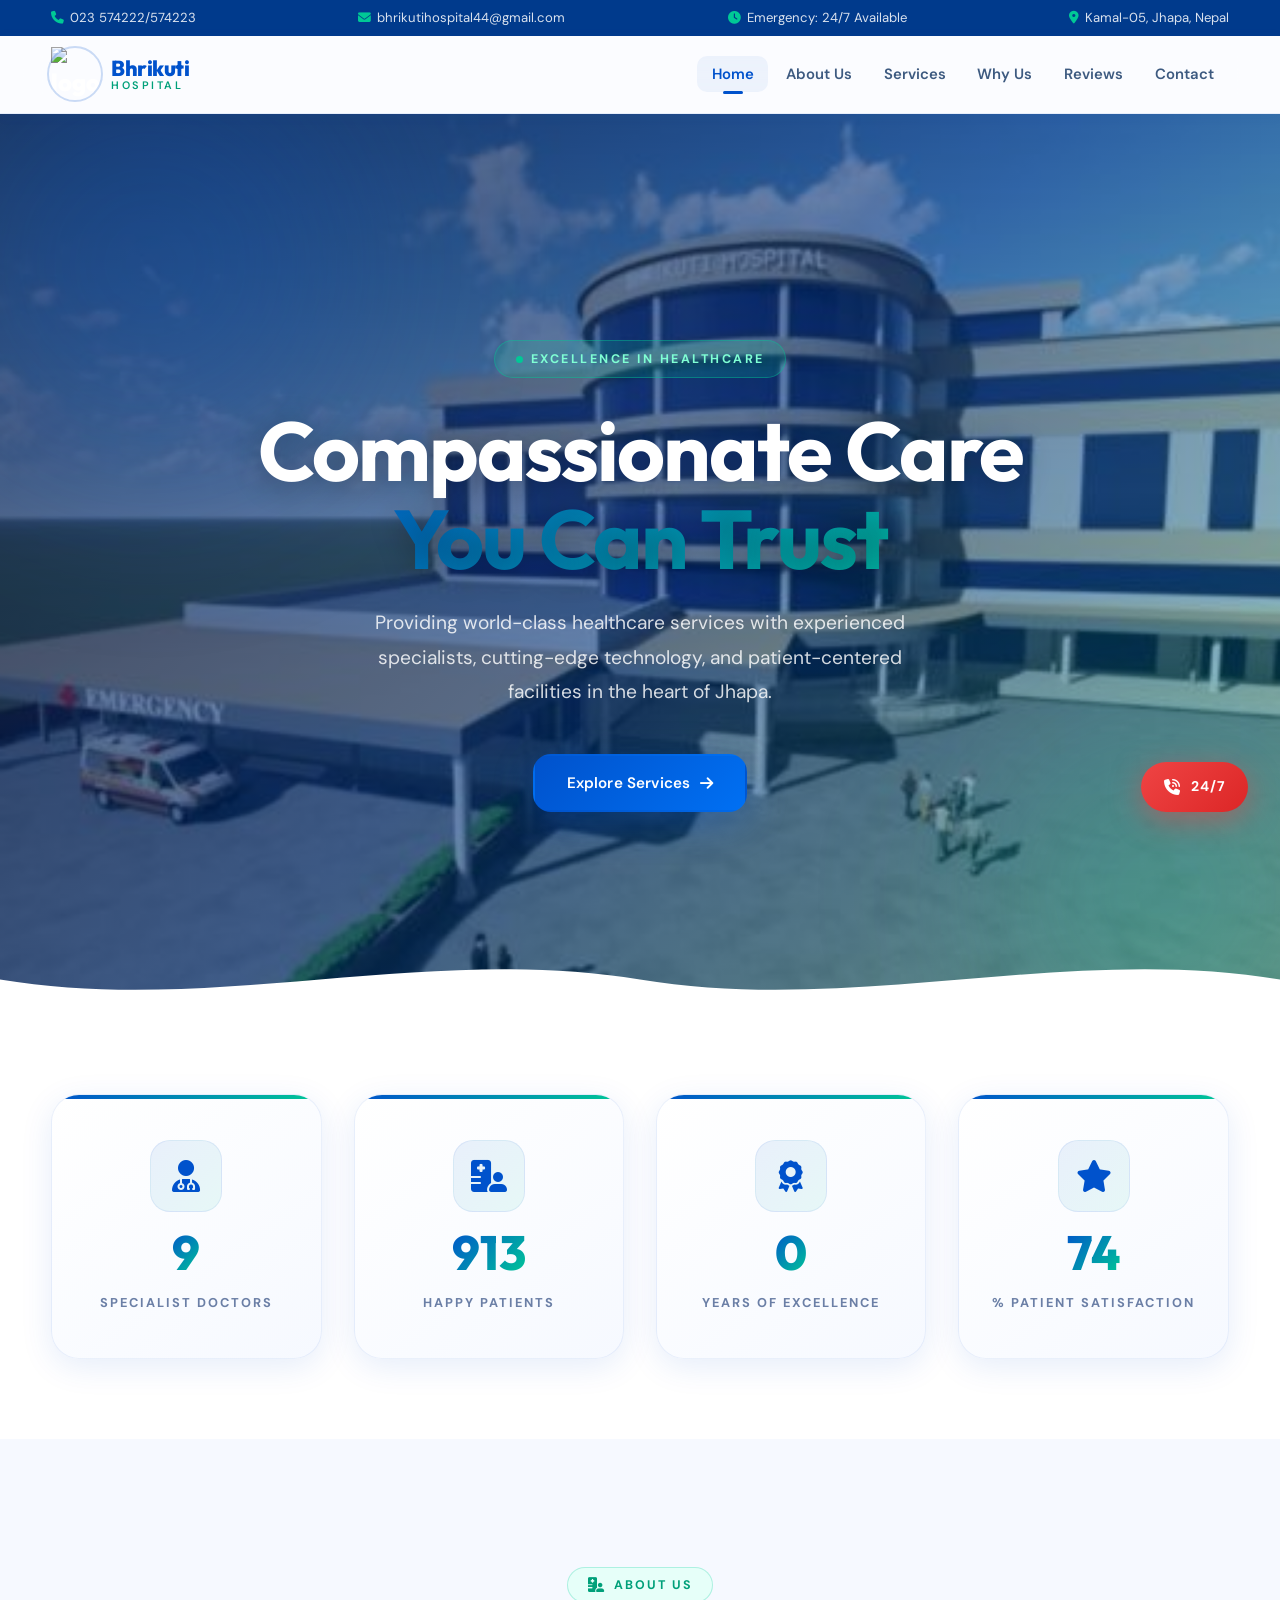
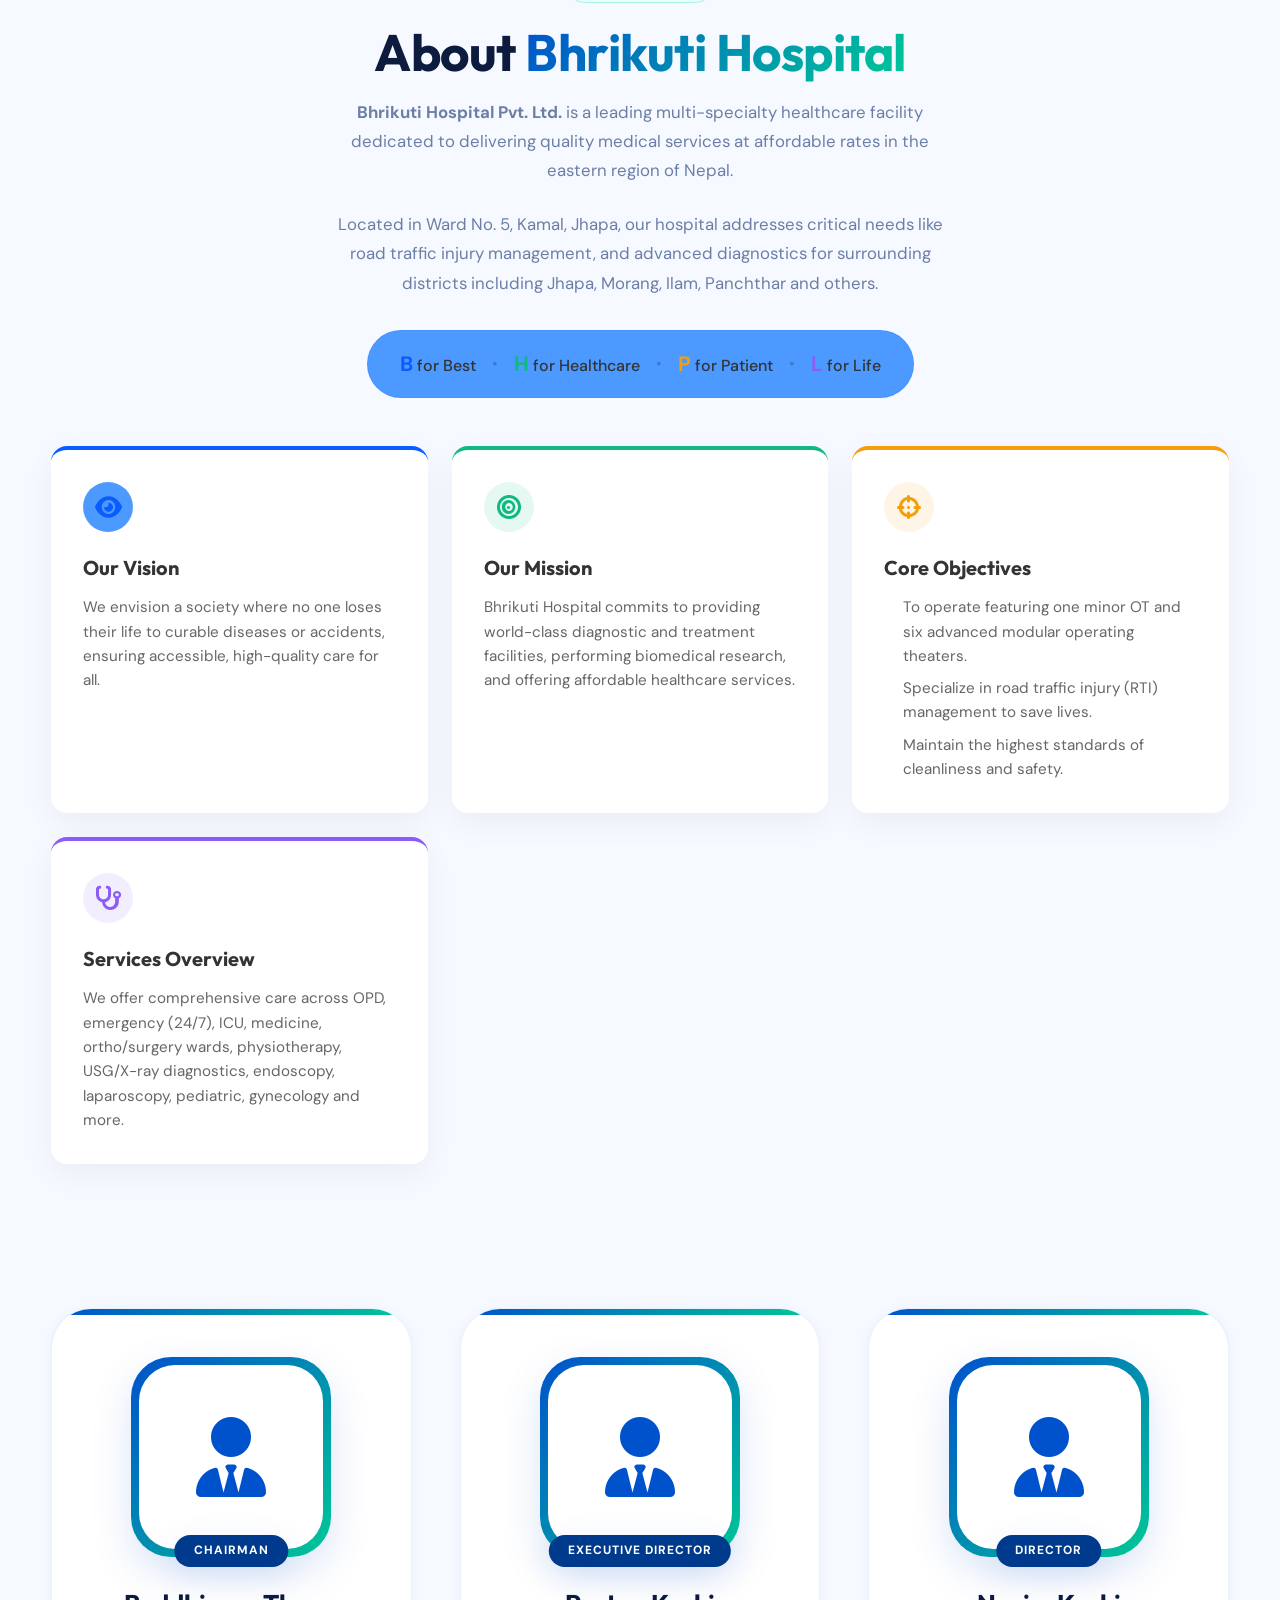
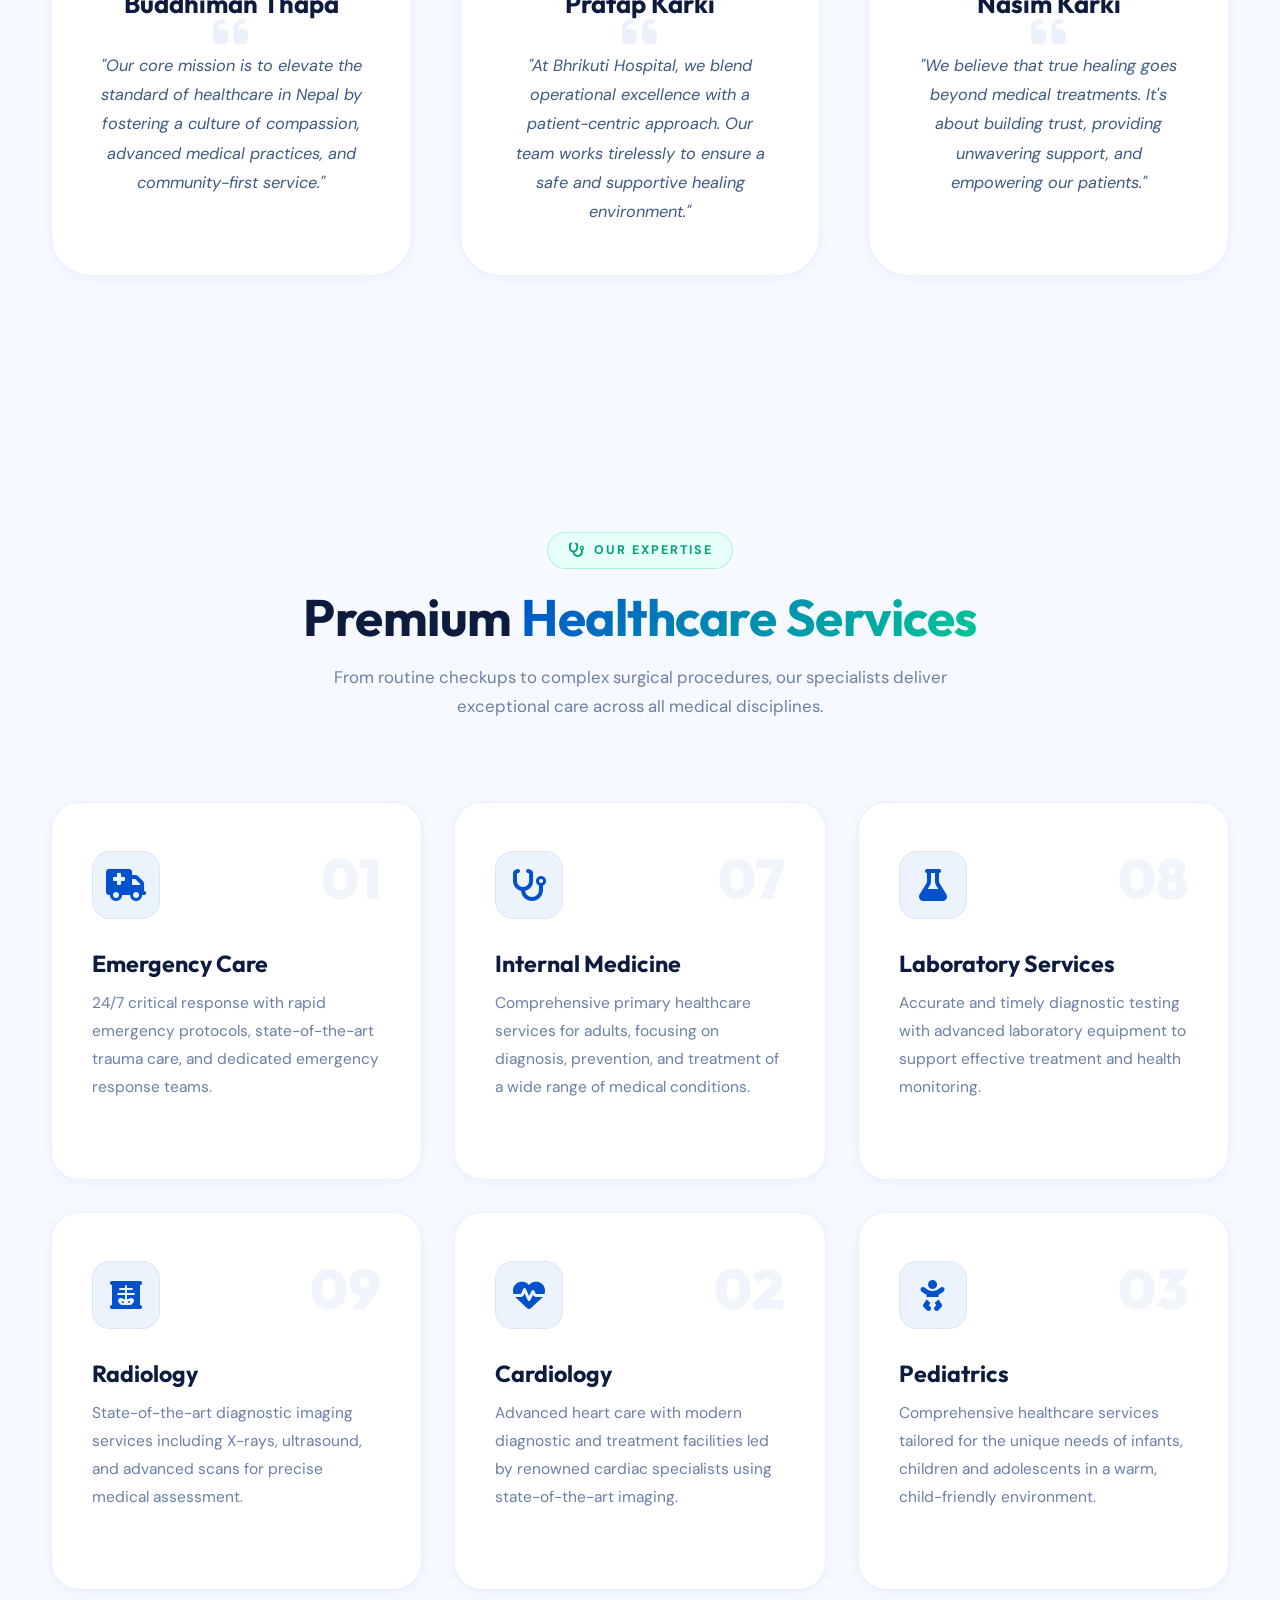
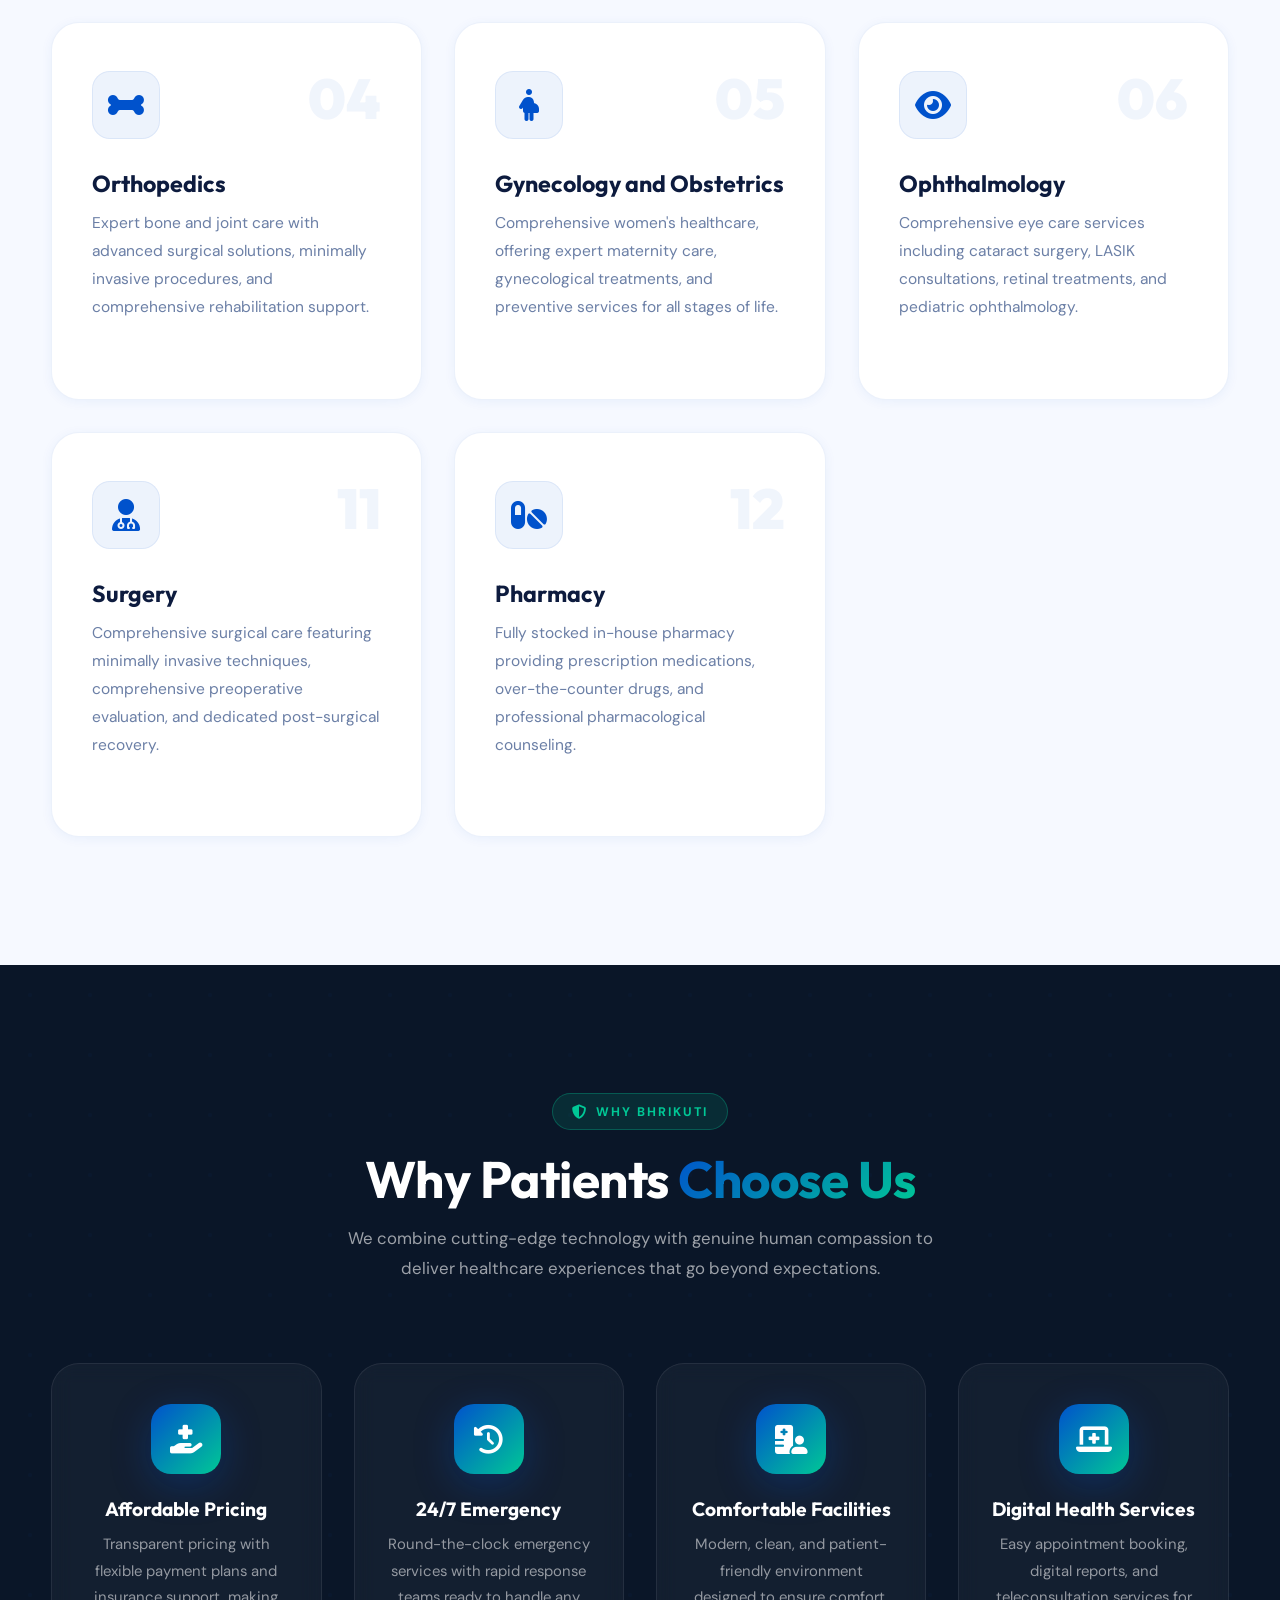
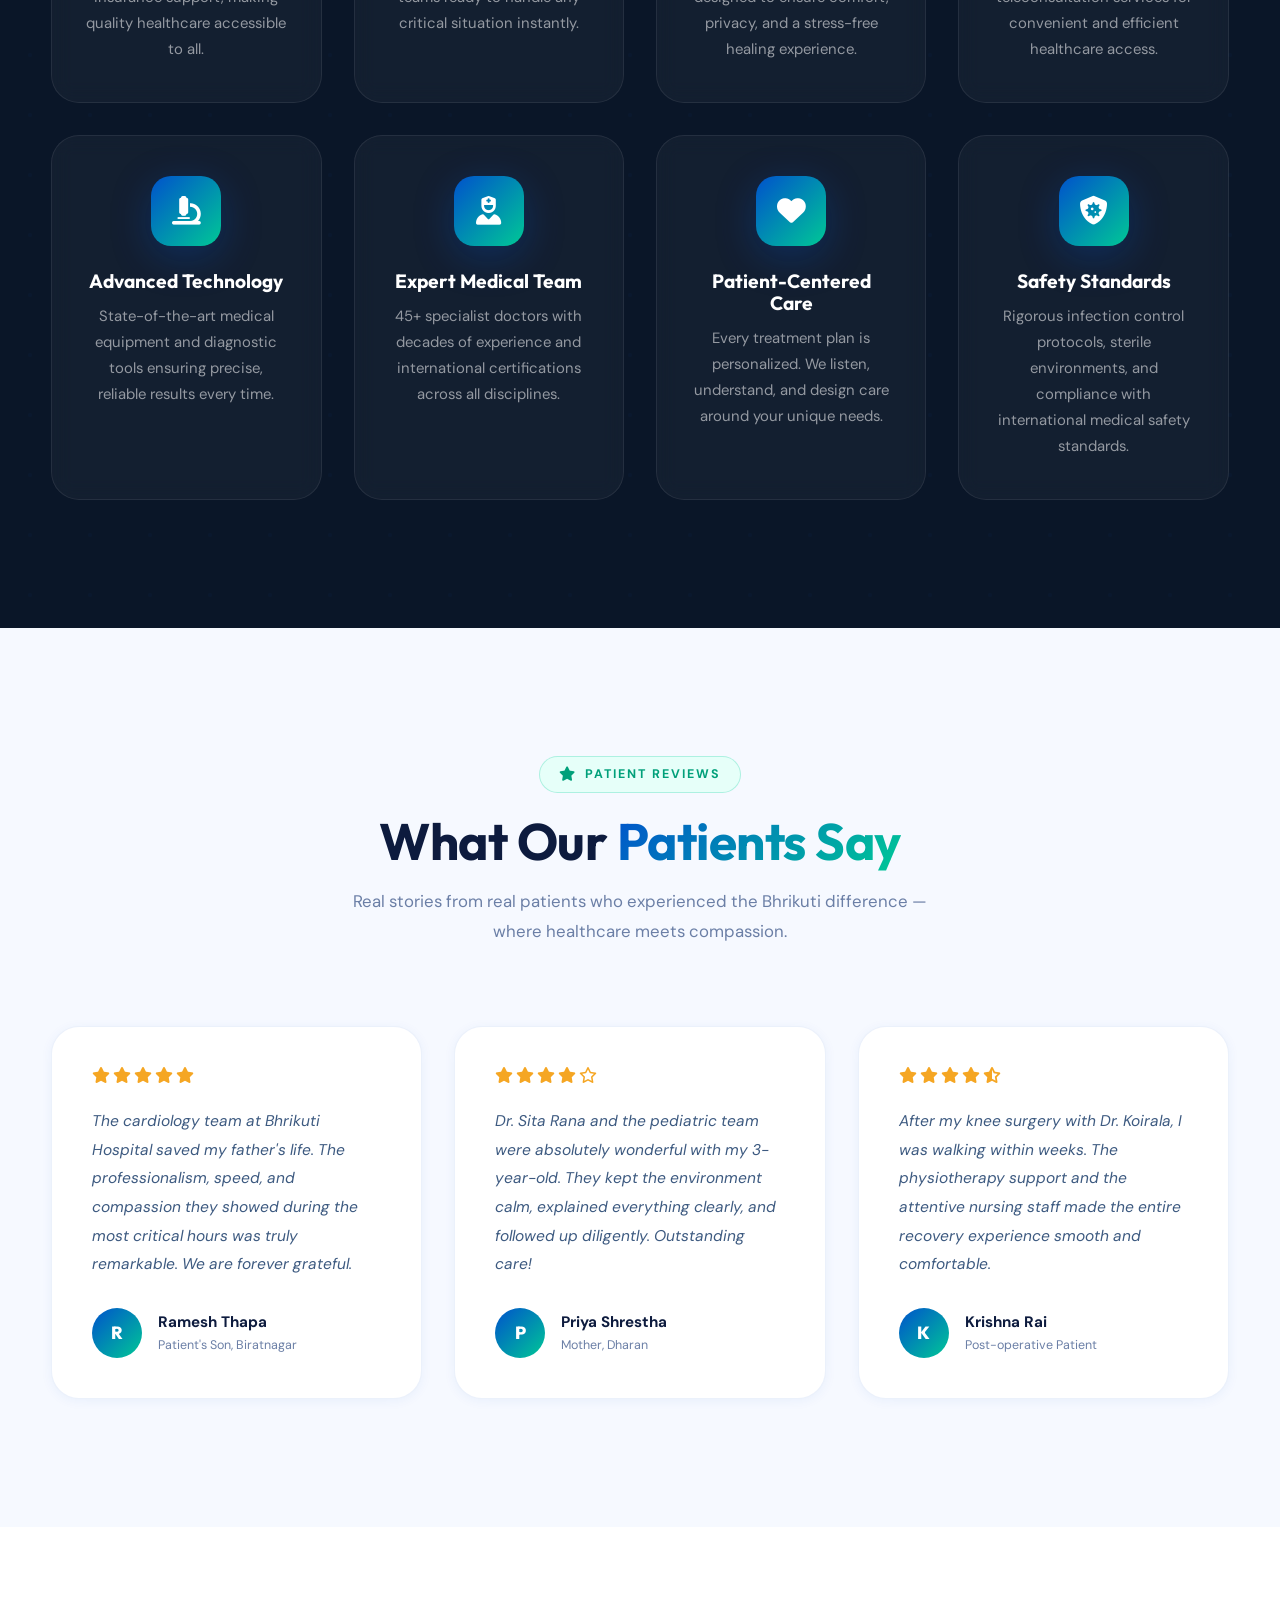
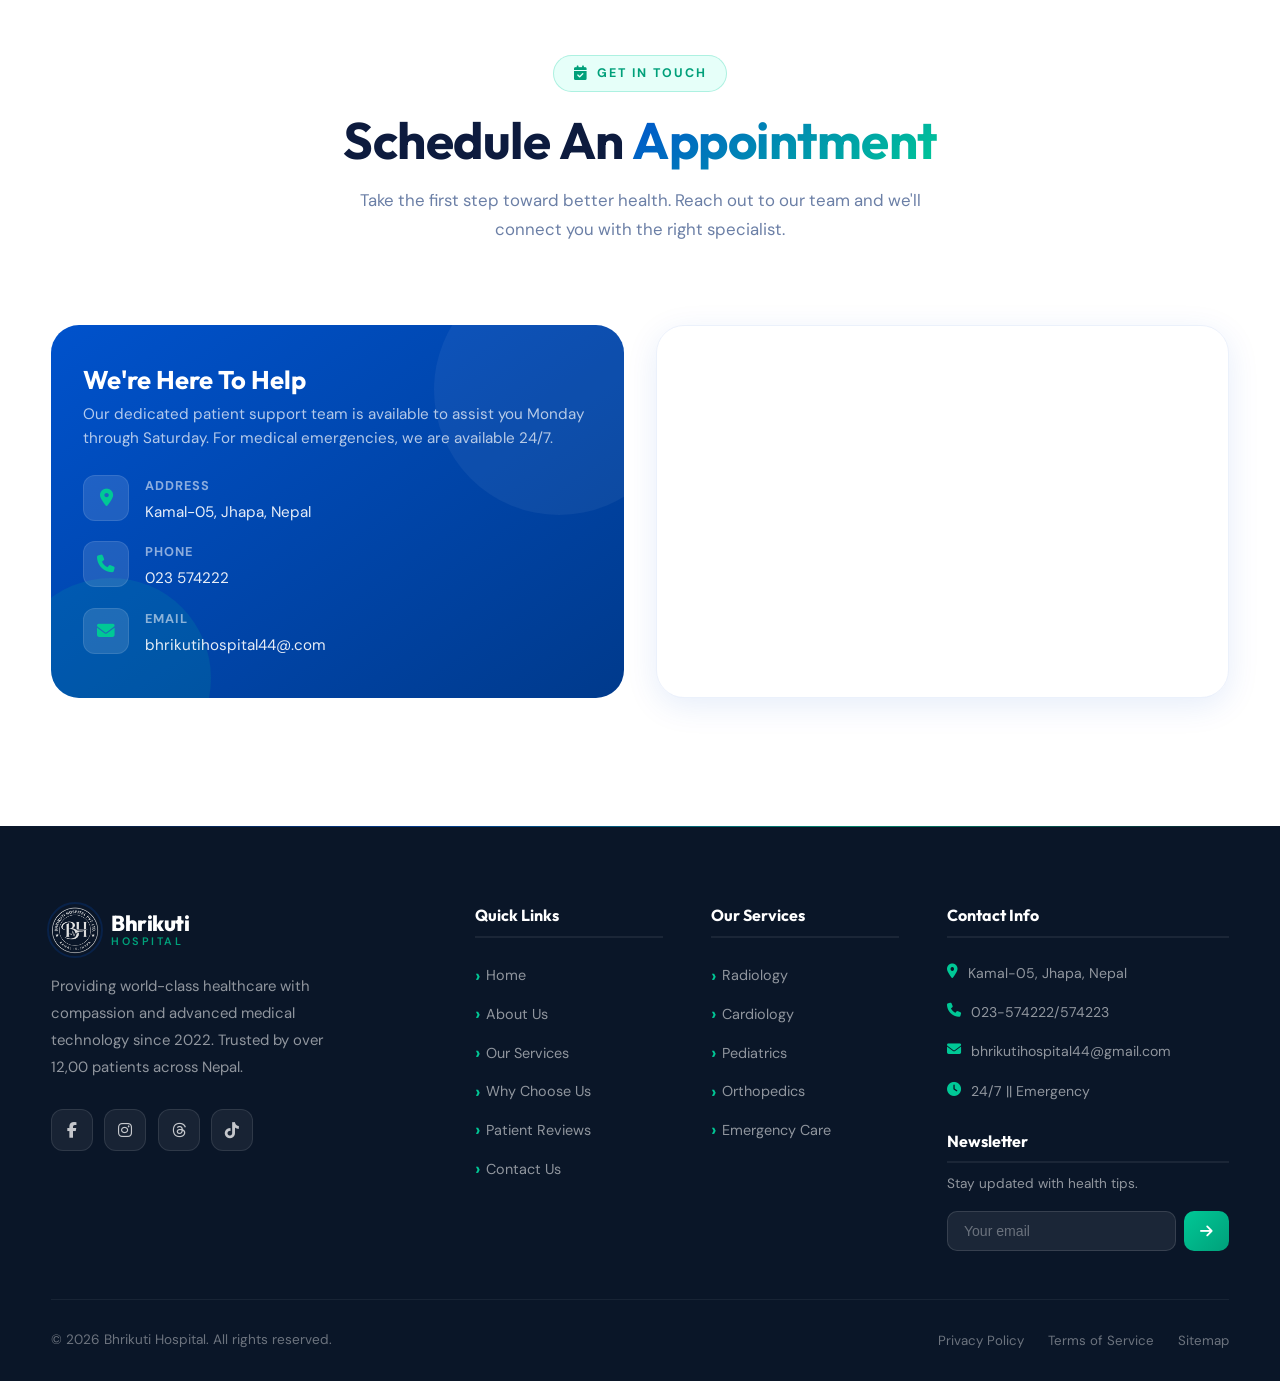
==== commit 25105e01: "24/7 telephone number update" ====
--- a/index.htm
+++ b/index.htm
@@ -56,7 +56,7 @@
          FLOATING ELEMENTS
     ════════════════════════════════════════════════════════ -->
   <!-- Emergency Button -->
-  <a href="tel:+97721000000" class="emergency-btn" aria-label="Call Emergency – available 24/7">
+  <a href="tel:+977023574222" class="emergency-btn" aria-label="Call Emergency – available 24/7">
     <i class="fa-solid fa-phone-volume" aria-hidden="true"></i>
     24/7
   </a>
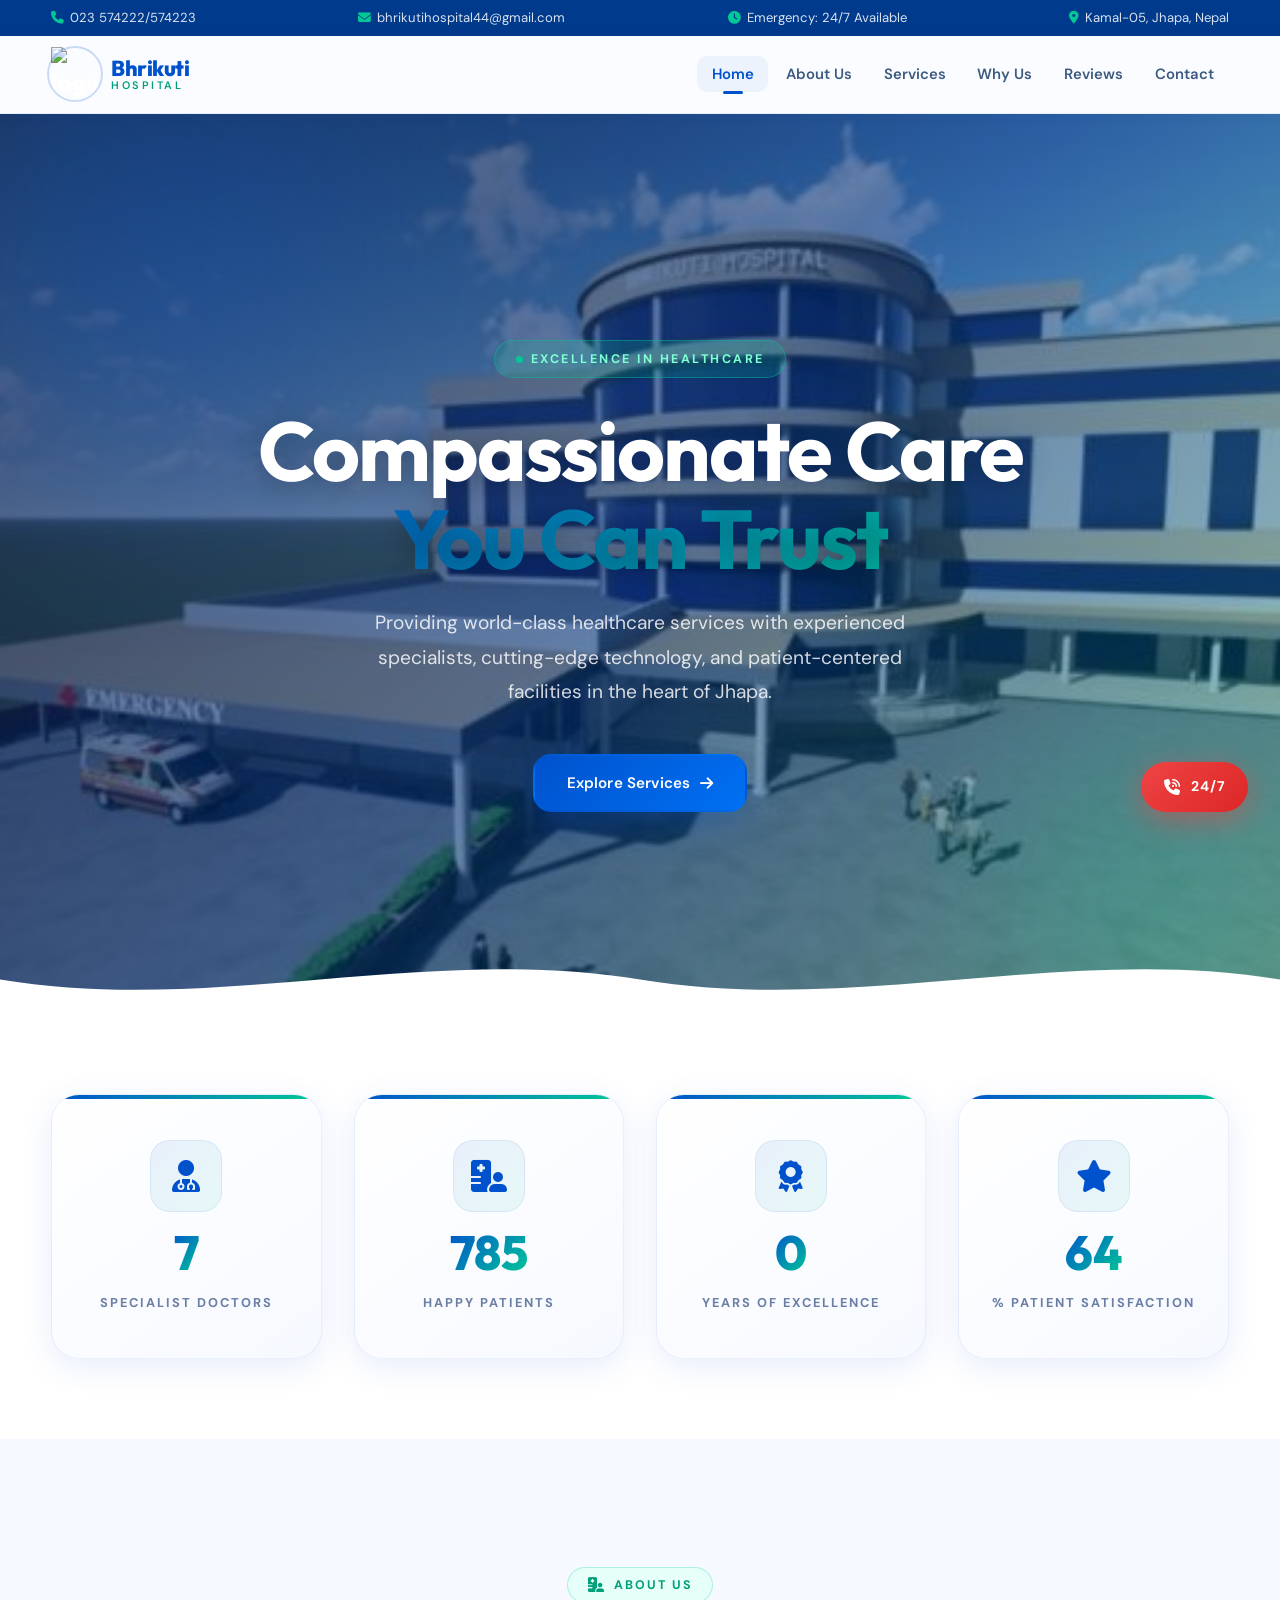
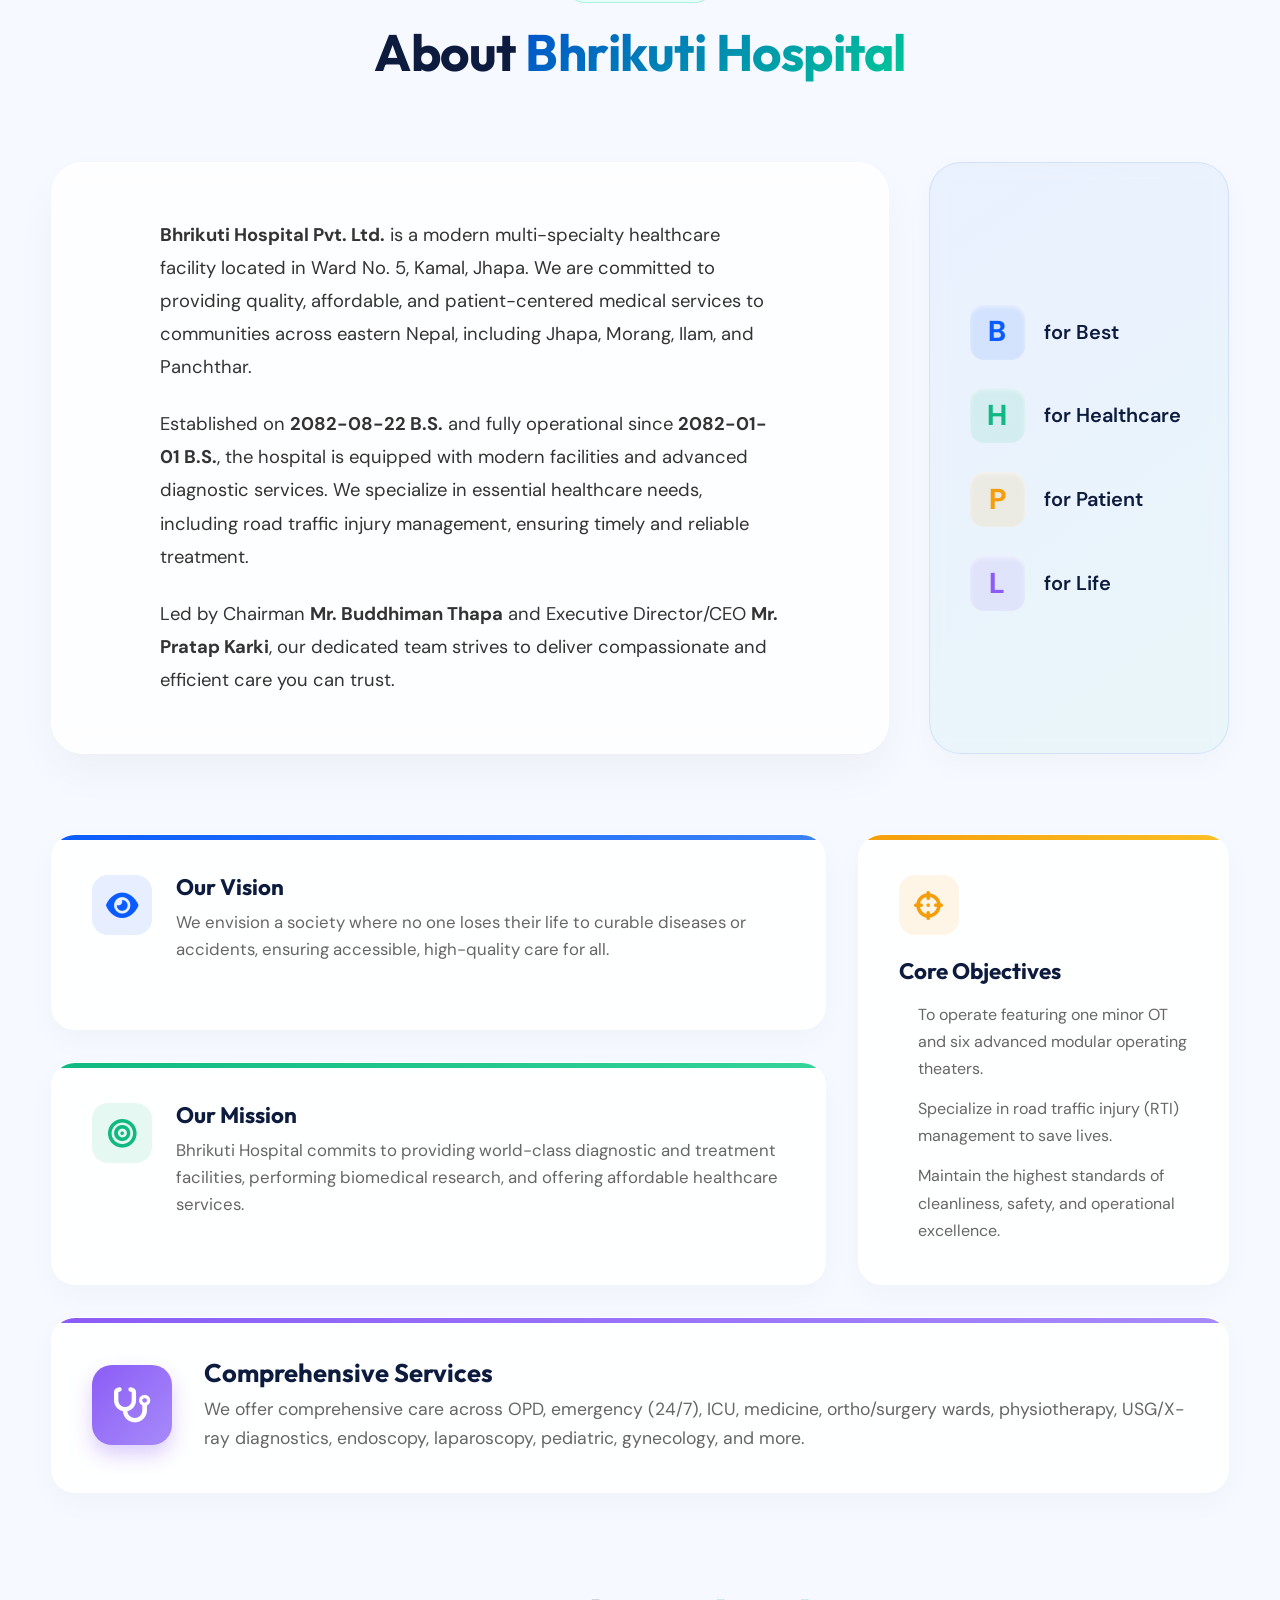
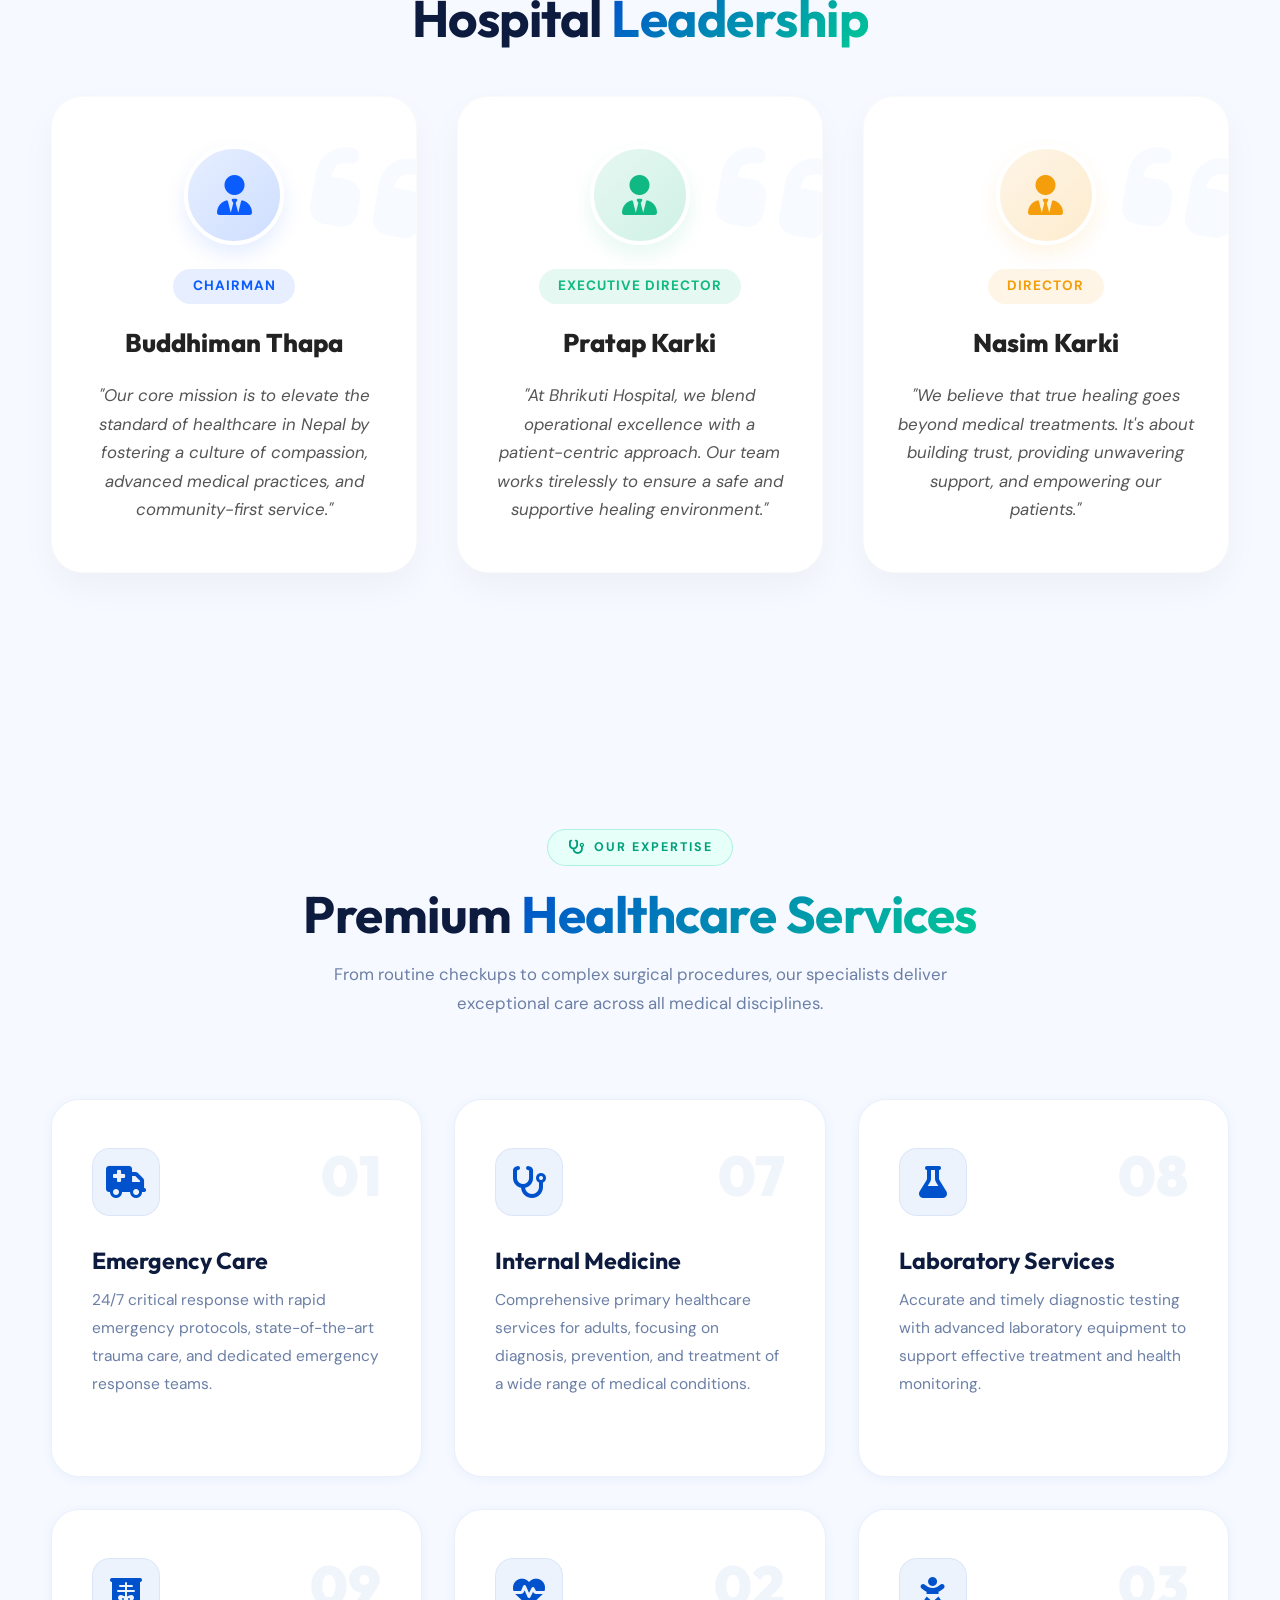
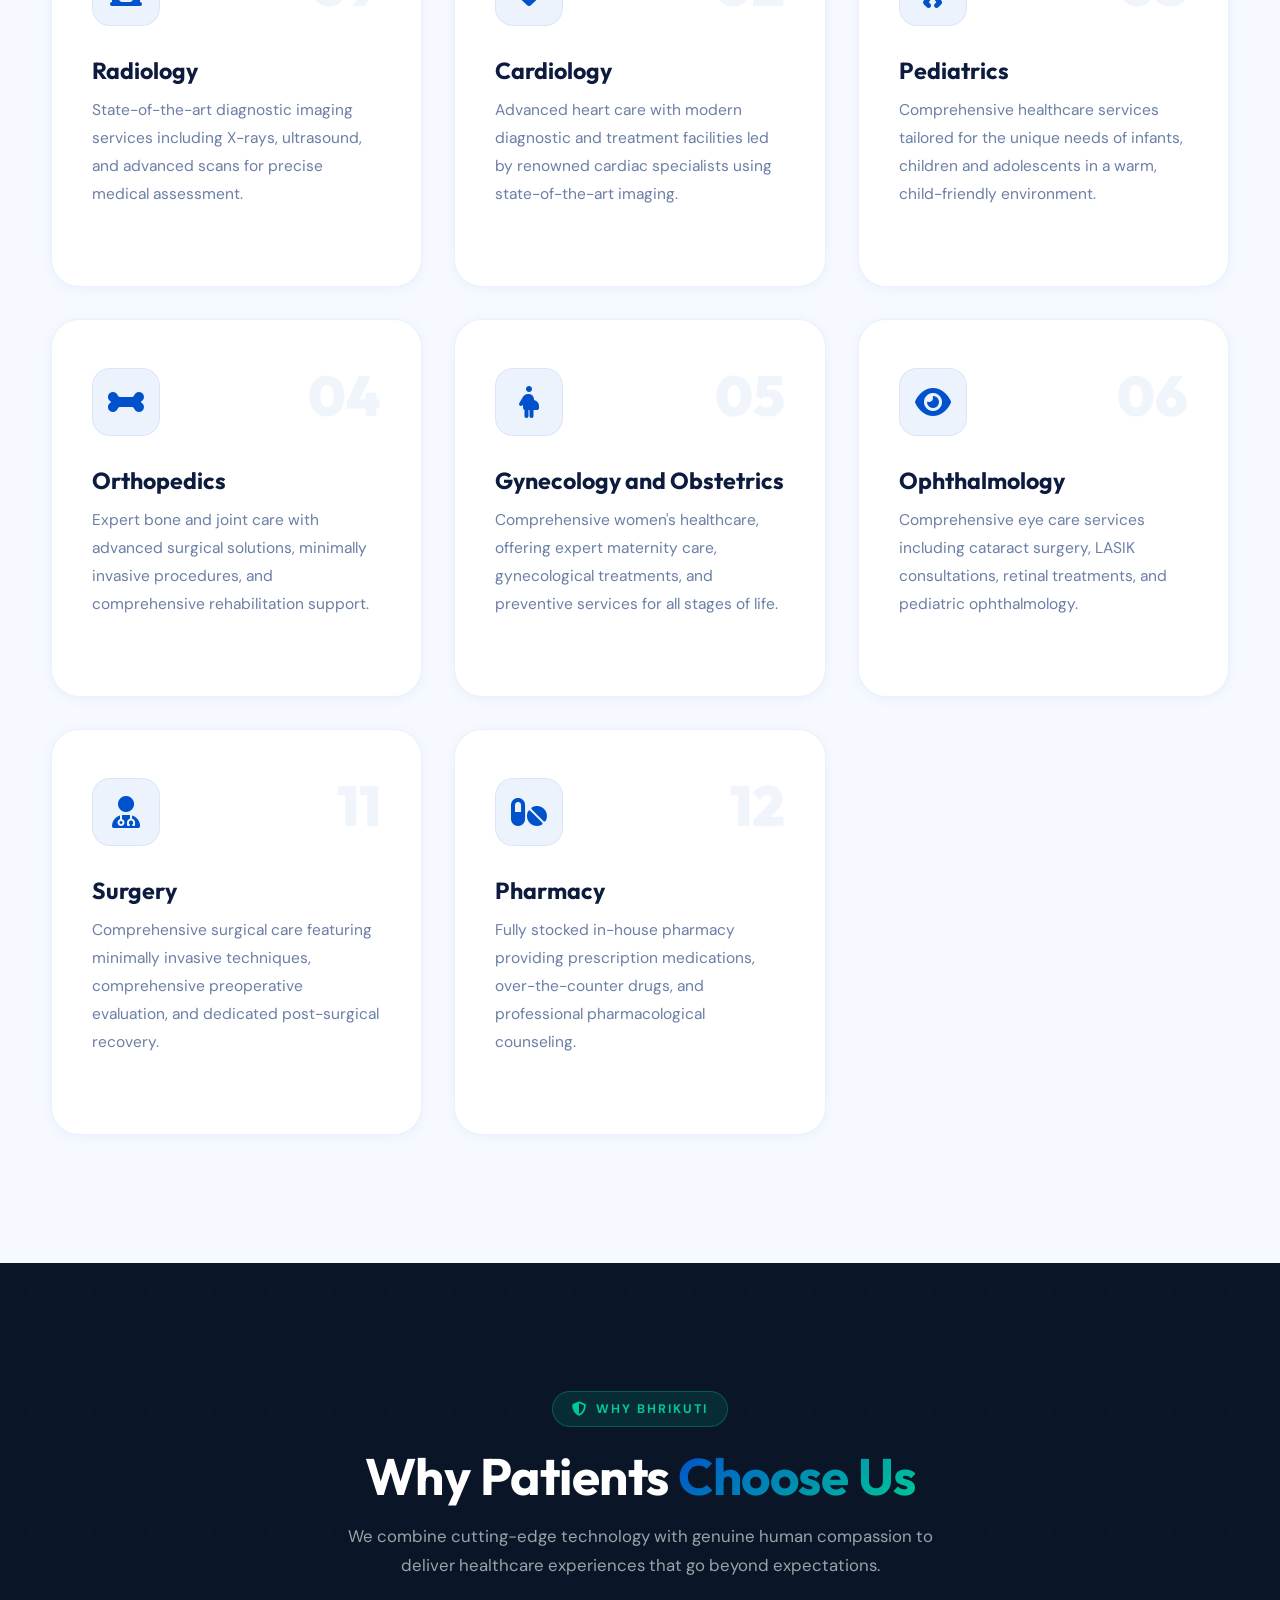
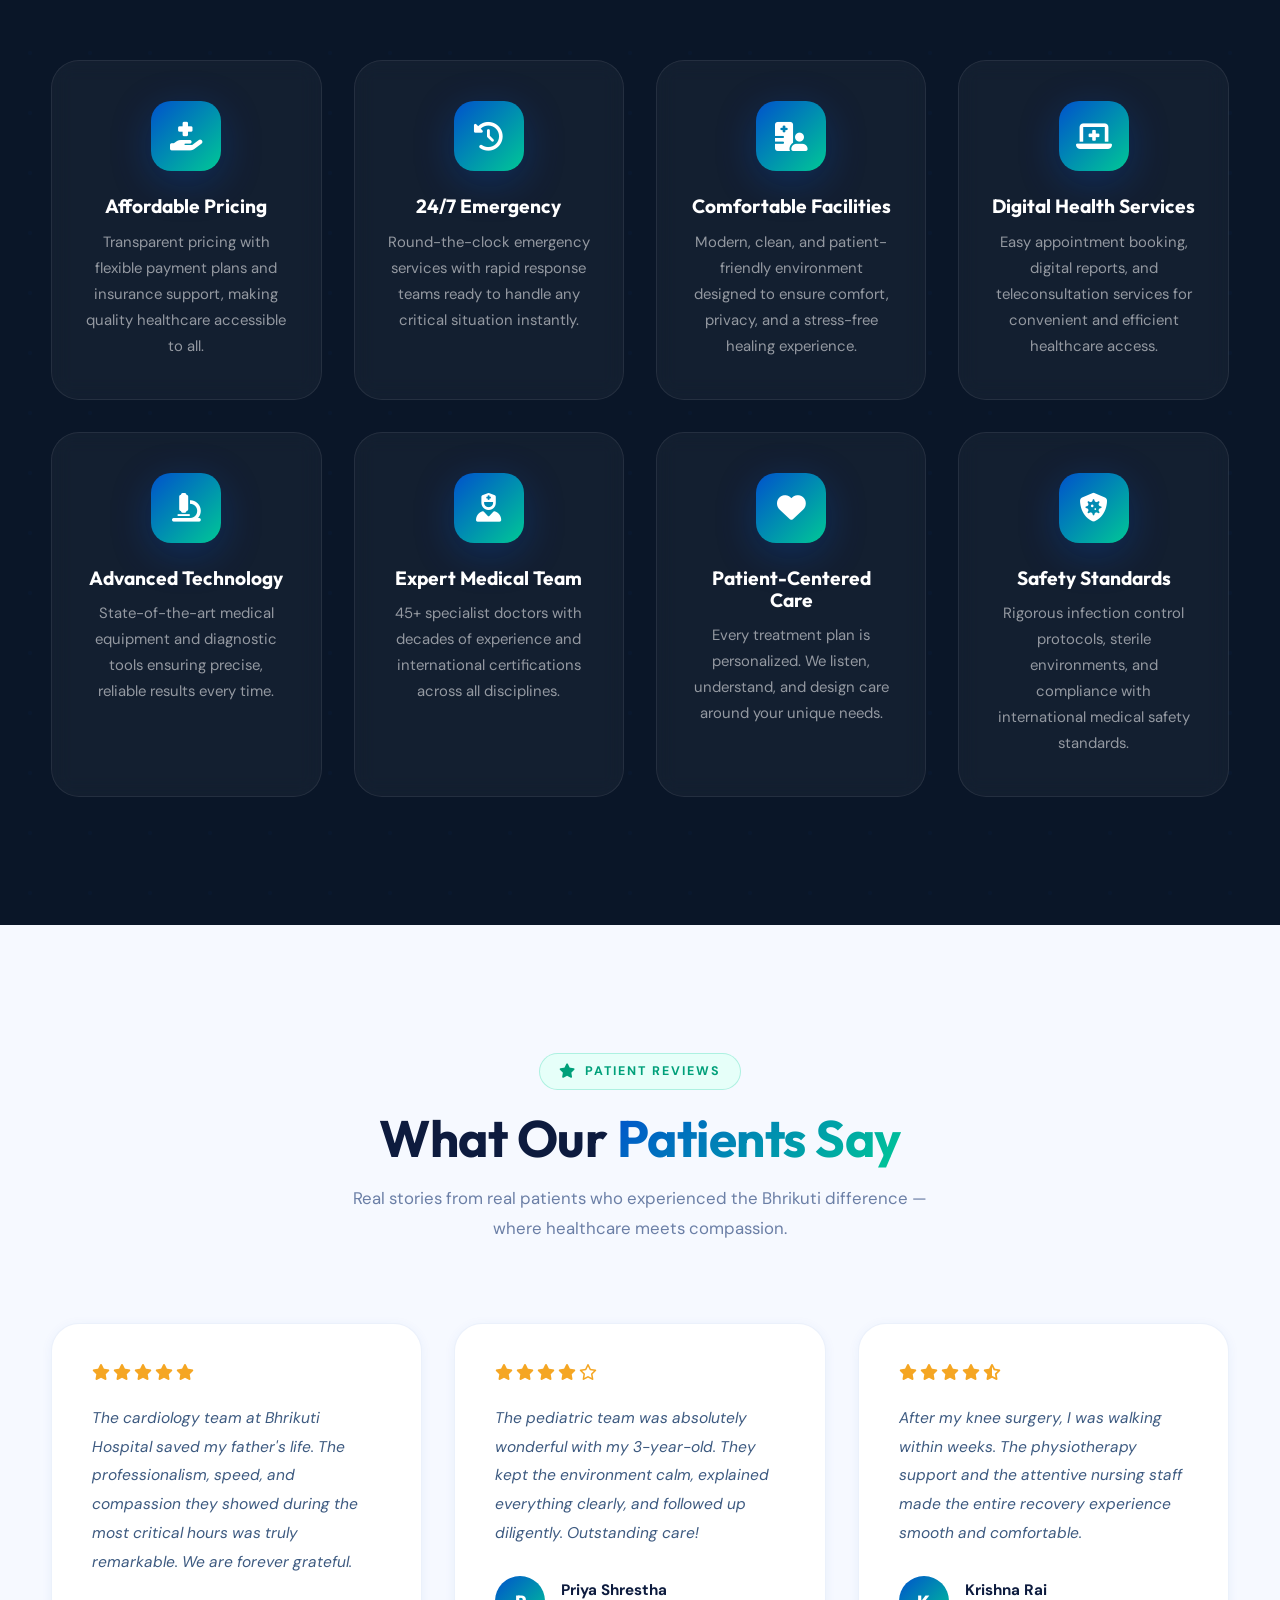
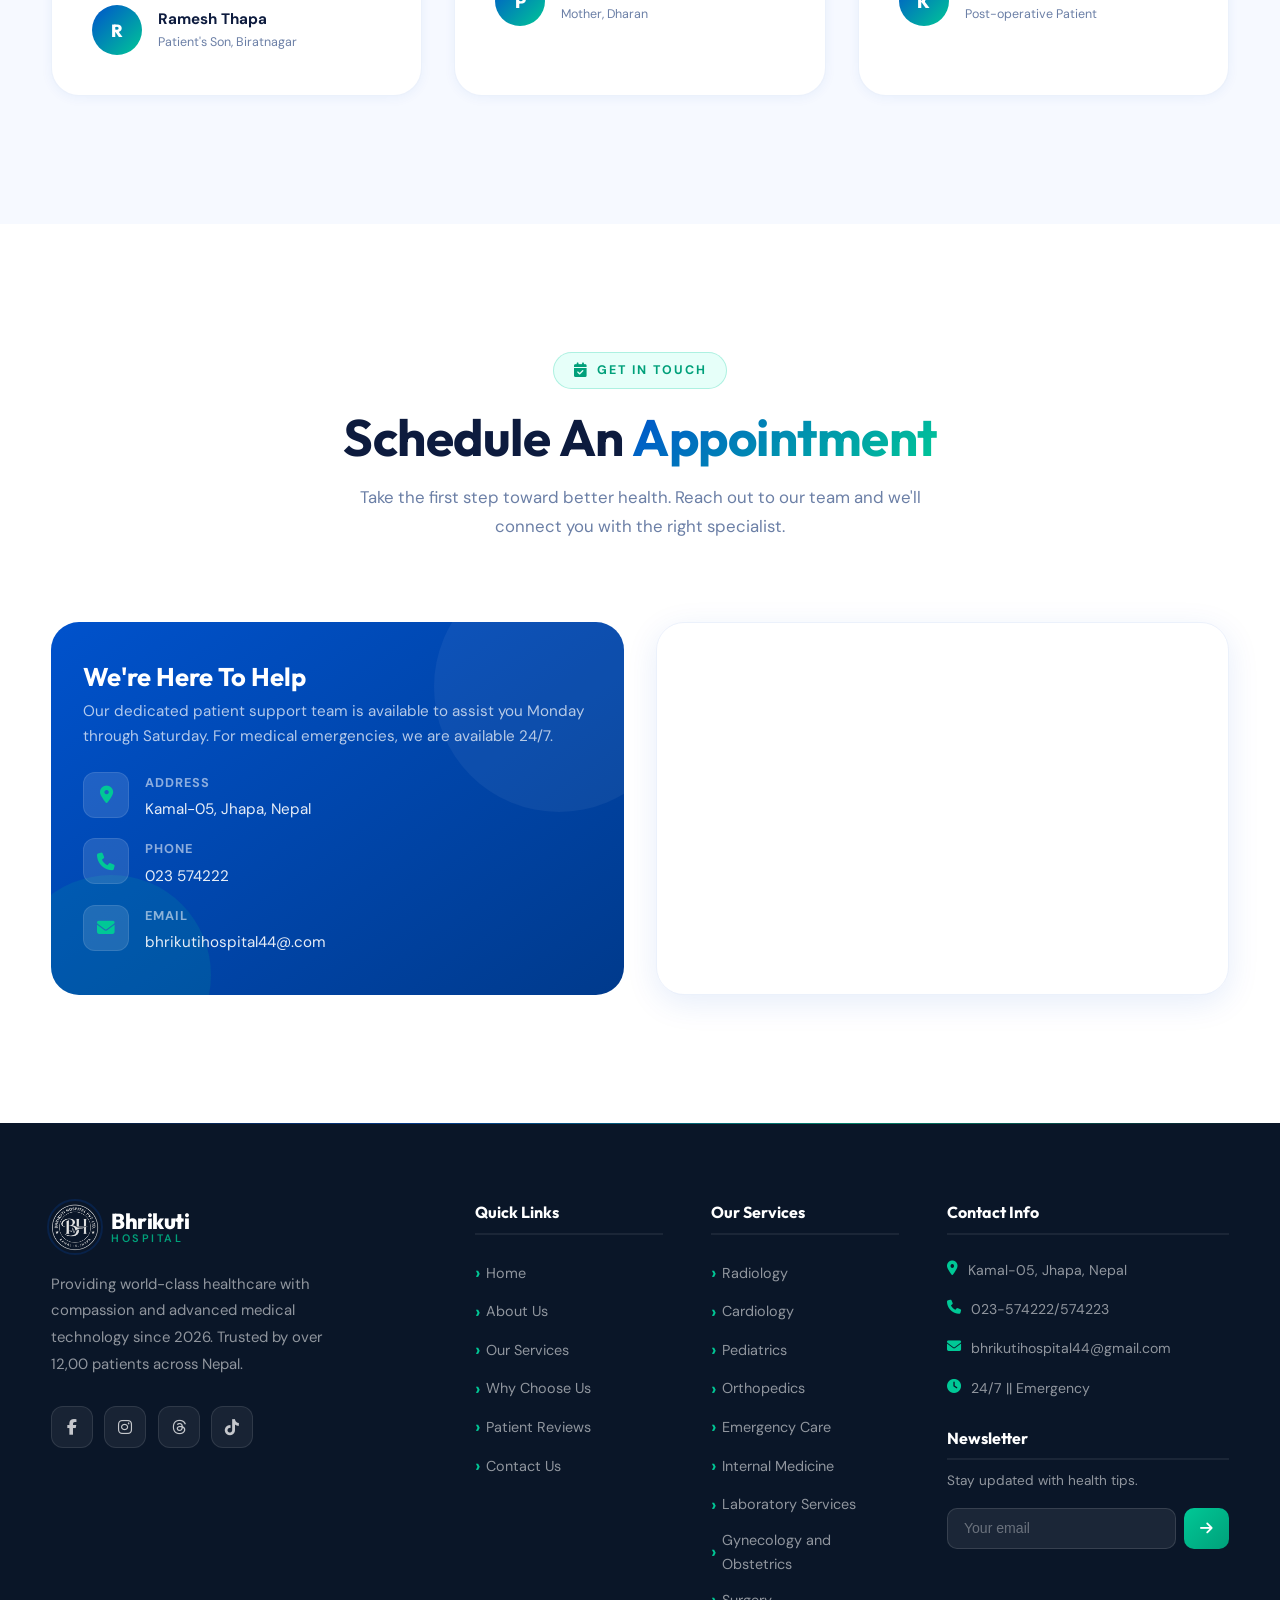
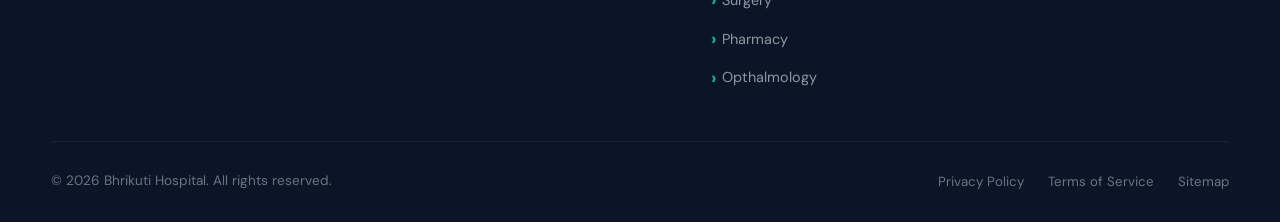
==== commit b4ff8f97: "favicon" ====
--- a/index.htm
+++ b/index.htm
@@ -28,7 +28,7 @@
   <link rel="stylesheet" href="styles.css" />
 
   <!-- Favicon -->
-  <link rel="icon" href="favicon.ico" type="image/x-icon" />
+  <link rel="icon" href="./assets/images/logo.png" type="image/x-icon" />
 </head>
 
 <body>
